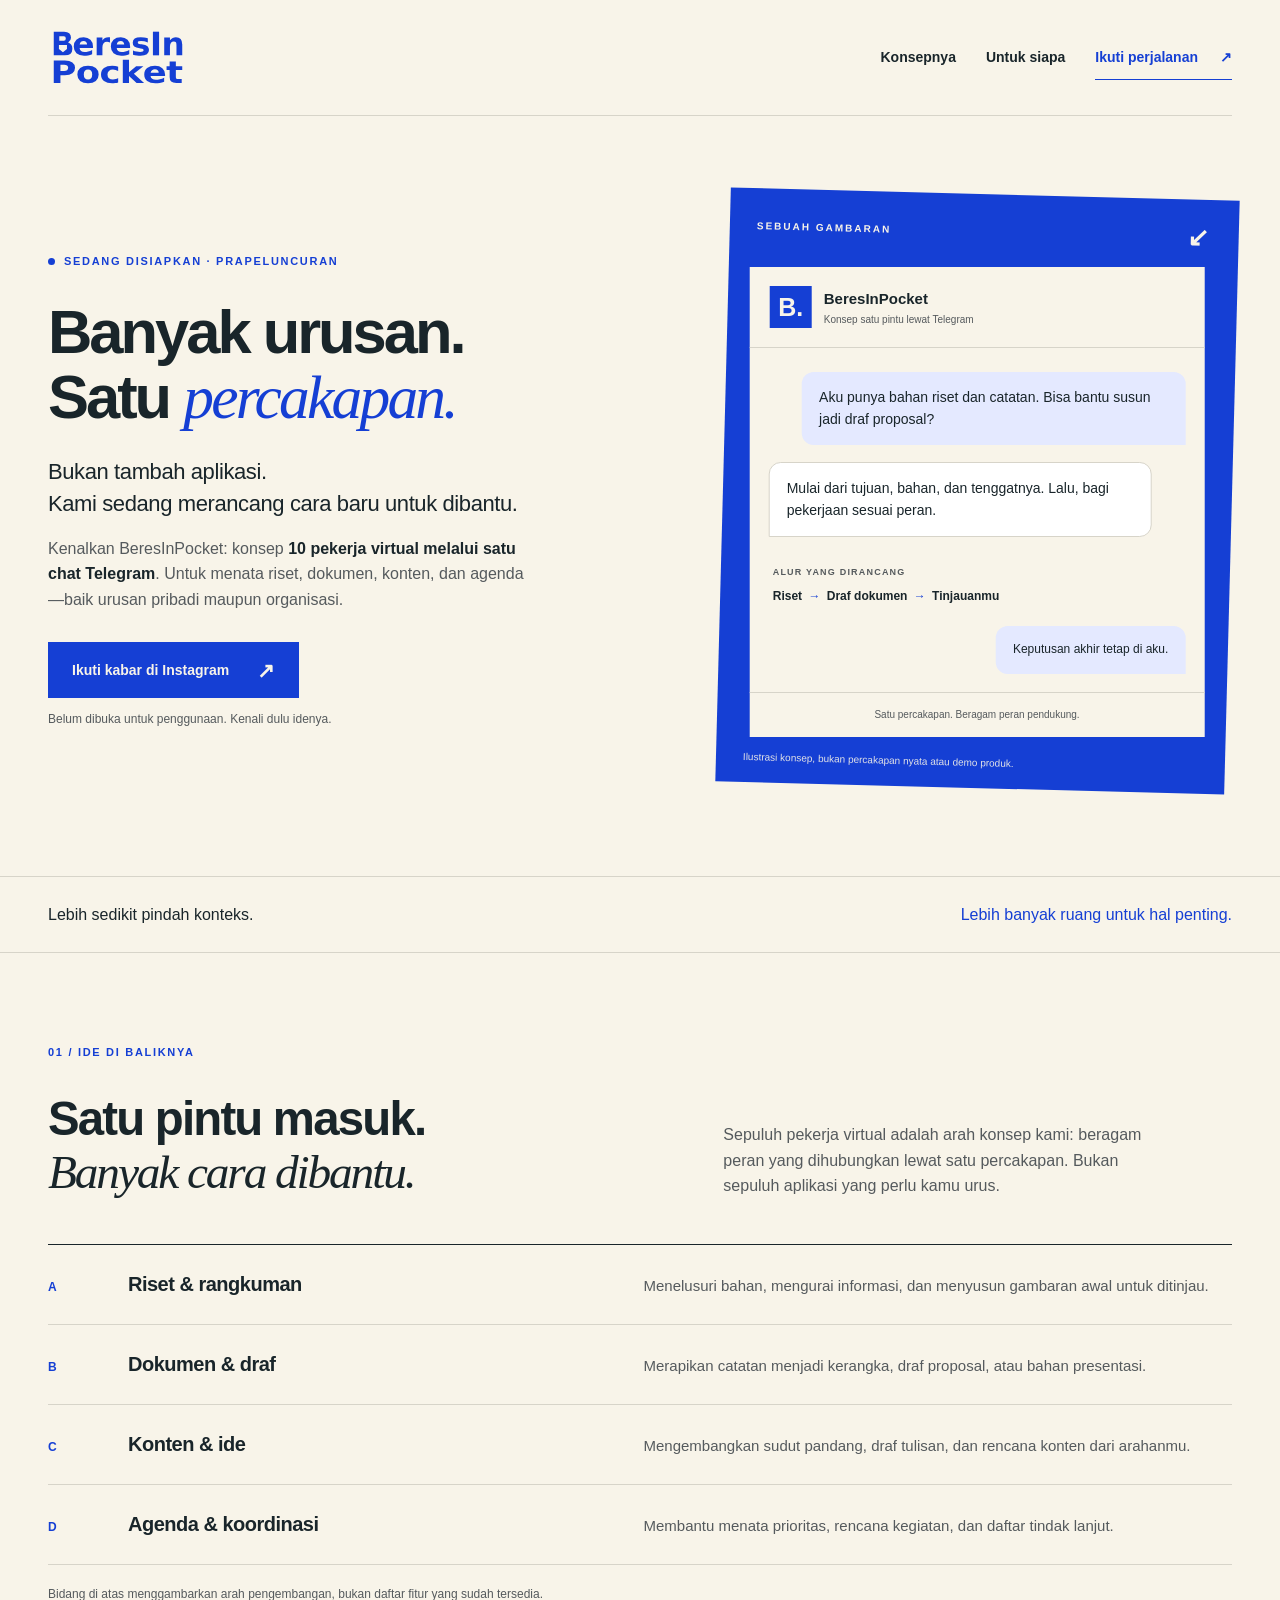
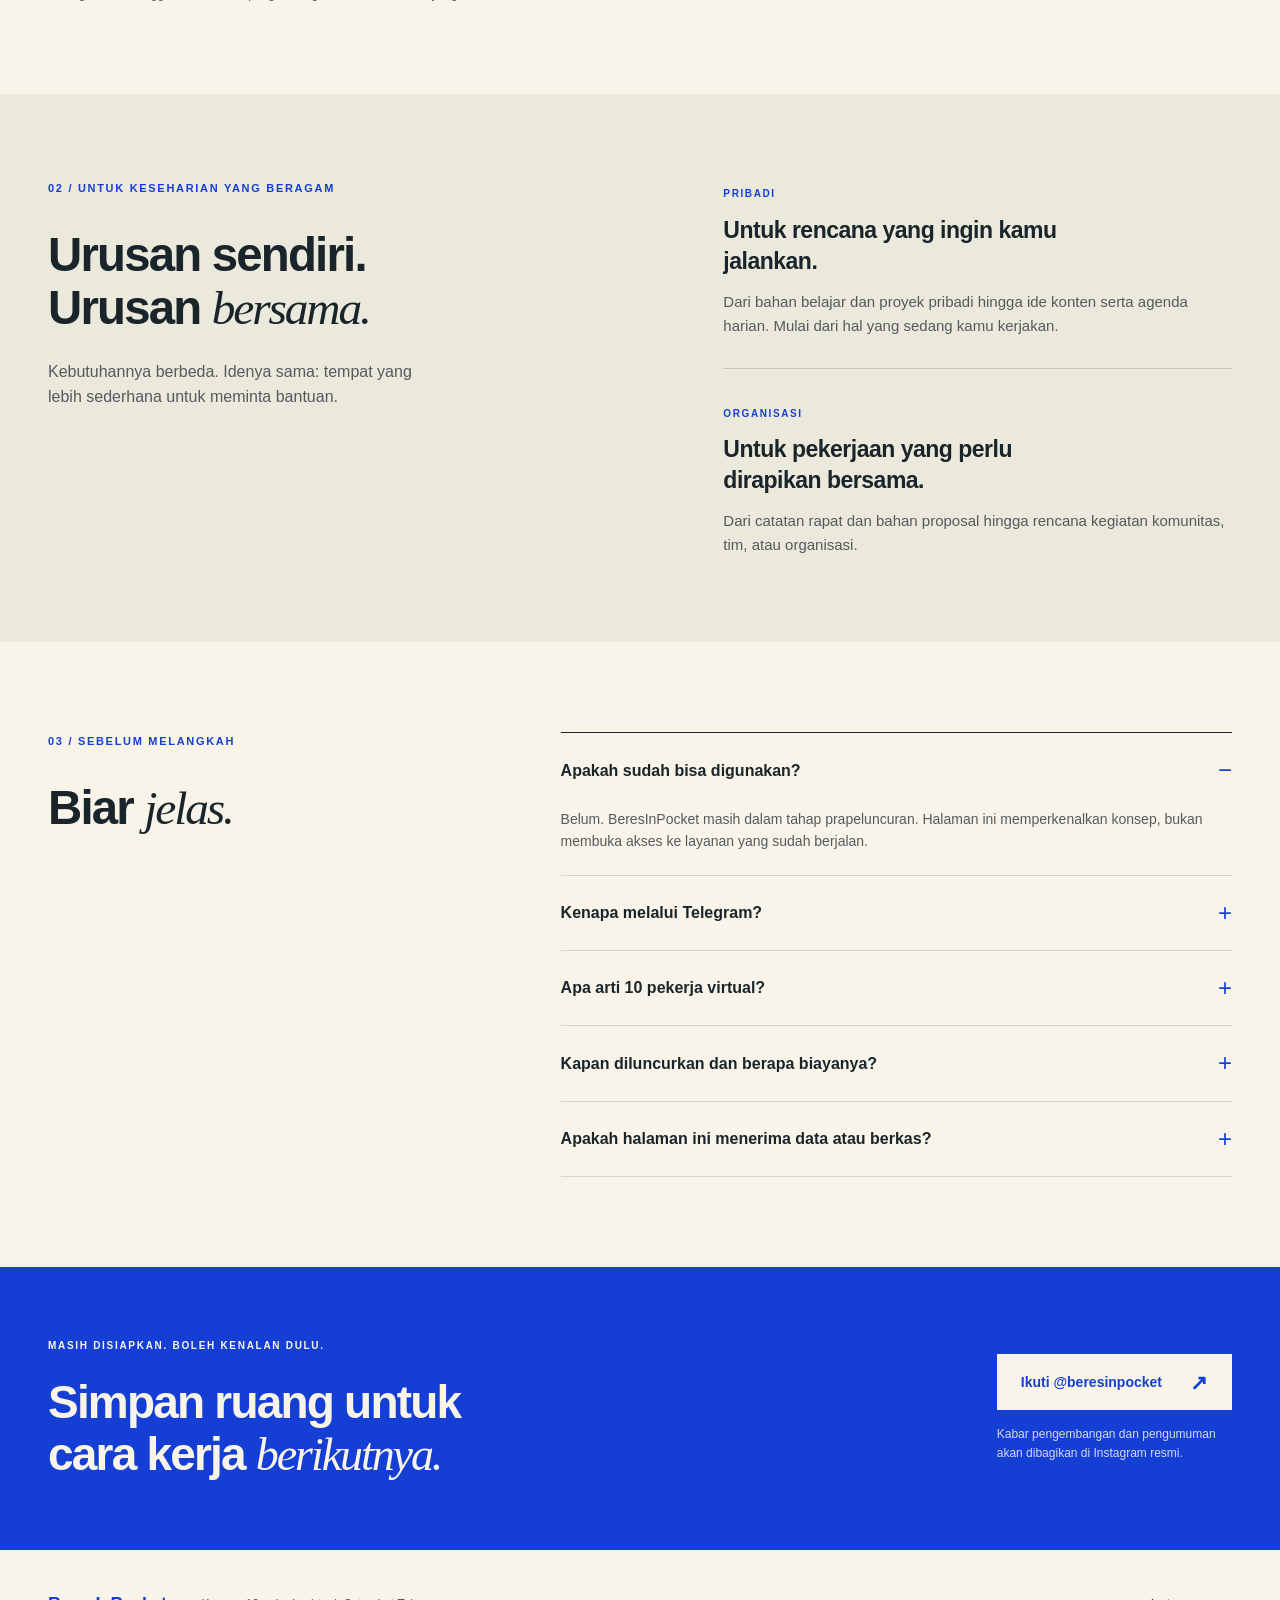
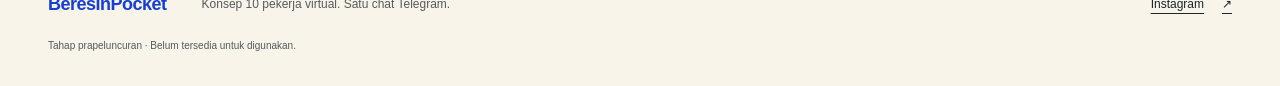
==== frontend/beresinpocket/index.html @ ce2ee46a "chore(auto-sync): continuous project and state update [2026-10-20 13:44 WIB]" ====
<!doctype html>
<html lang="id">
<head>
<meta charset="utf-8">
<meta name="viewport" content="width=device-width, initial-scale=1">
<meta name="theme-color" content="#153fd4">
<meta name="description" content="BeresInPocket sedang disiapkan: konsep 10 pekerja virtual melalui satu chat Telegram untuk kebutuhan pribadi dan organisasi. Ikuti perkembangannya di Instagram.">
<meta property="og:title" content="BeresInPocket — Banyak urusan. Satu percakapan.">
<meta property="og:description" content="Konsep 10 pekerja virtual dalam satu chat Telegram. Masih tahap prapeluncuran. Ikuti perjalanan BeresInPocket.">
<meta property="og:type" content="website">
<title>BeresInPocket — Banyak urusan. Satu percakapan.</title>
<link rel="icon" type="image/svg+xml" href="assets/BeresInPocket_master.svg">
<link rel="stylesheet" href="assets/style.css">
</head>
<body>
<a class="skip" href="#utama">Langsung ke konten</a>
<header class="header wrap">
<a class="brand" href="#utama" aria-label="BeresInPocket, beranda"><img src="assets/BeresInPocket_master.svg" alt="BeresInPocket" width="152" height="69"></a>
<nav aria-label="Navigasi utama"><a href="#konsep">Konsepnya</a><a href="#untuk-siapa">Untuk siapa</a><a class="nav-cta" href="https://www.instagram.com/beresinpocket/" target="_blank" rel="noopener noreferrer">Ikuti perjalanan <span aria-hidden="true">↗</span></a></nav>
</header>
<main id="utama">
<section class="hero wrap" aria-labelledby="hero-title">
<div class="hero-copy"><p class="eyebrow"><span class="status-dot" aria-hidden="true"></span> SEDANG DISIAPKAN · PRAPELUNCURAN</p><h1 id="hero-title">Banyak urusan.<br>Satu <span class="serif">percakapan.</span></h1><p class="lede">Bukan tambah aplikasi.<br>Kami sedang merancang cara baru untuk dibantu.</p><p class="intro">Kenalkan BeresInPocket: konsep <strong>10 pekerja virtual melalui satu chat Telegram</strong>. Untuk menata riset, dokumen, konten, dan agenda—baik urusan pribadi maupun organisasi.</p><a class="button blue" href="https://www.instagram.com/beresinpocket/" target="_blank" rel="noopener noreferrer">Ikuti kabar di Instagram <span aria-hidden="true">↗</span></a><p class="micro">Belum dibuka untuk penggunaan. Kenali dulu idenya.</p></div>
<div class="concept" aria-label="Ilustrasi konsep percakapan, bukan tampilan produk yang sudah tersedia">
<div class="concept-top"><span>SEBUAH GAMBARAN</span><span aria-hidden="true">↙</span></div>
<div class="chat"><div class="chat-head"><span class="avatar" aria-hidden="true">B.</span><div><strong>BeresInPocket</strong><small>Konsep satu pintu lewat Telegram</small></div></div><div class="bubbles"><div class="bubble request">Aku punya bahan riset dan catatan. Bisa bantu susun jadi draf proposal?</div><div class="bubble reply">Mulai dari tujuan, bahan, dan tenggatnya. Lalu, bagi pekerjaan sesuai peran.</div><div class="work-note"><span>ALUR YANG DIRANCANG</span><p>Riset <i>→</i> Draf dokumen <i>→</i> Tinjauanmu</p></div><div class="bubble request small-bubble">Keputusan akhir tetap di aku.</div></div><div class="chat-foot">Satu percakapan. Beragam peran pendukung.</div></div>
<p class="caption">Ilustrasi konsep, bukan percakapan nyata atau demo produk.</p>
</div>
</section>
<div class="statement"><div class="wrap statement-inner"><p>Lebih sedikit pindah konteks.</p><p>Lebih banyak ruang untuk hal penting.</p></div></div>
<section id="konsep" class="section wrap" aria-labelledby="konsep-title"><div class="section-label">01 / IDE DI BALIKNYA</div><div class="section-heading"><h2 id="konsep-title">Satu pintu masuk.<br><span class="serif">Banyak cara dibantu.</span></h2><p>Sepuluh pekerja virtual adalah arah konsep kami: beragam peran yang dihubungkan lewat satu percakapan. Bukan sepuluh aplikasi yang perlu kamu urus.</p></div>
<div class="work-list"><article><span class="index">A</span><h3>Riset & rangkuman</h3><p>Menelusuri bahan, mengurai informasi, dan menyusun gambaran awal untuk ditinjau.</p></article><article><span class="index">B</span><h3>Dokumen & draf</h3><p>Merapikan catatan menjadi kerangka, draf proposal, atau bahan presentasi.</p></article><article><span class="index">C</span><h3>Konten & ide</h3><p>Mengembangkan sudut pandang, draf tulisan, dan rencana konten dari arahanmu.</p></article><article><span class="index">D</span><h3>Agenda & koordinasi</h3><p>Membantu menata prioritas, rencana kegiatan, dan daftar tindak lanjut.</p></article></div><p class="section-note">Bidang di atas menggambarkan arah pengembangan, bukan daftar fitur yang sudah tersedia.</p></section>
<section id="untuk-siapa" class="audience" aria-labelledby="audience-title"><div class="wrap audience-inner"><div><p class="section-label">02 / UNTUK KESEHARIAN YANG BERAGAM</p><h2 id="audience-title">Urusan sendiri.<br>Urusan <span class="serif">bersama.</span></h2><p class="audience-intro">Kebutuhannya berbeda. Idenya sama: tempat yang lebih sederhana untuk meminta bantuan.</p></div><div class="audience-list"><article><span>PRIBADI</span><h3>Untuk rencana yang ingin kamu jalankan.</h3><p>Dari bahan belajar dan proyek pribadi hingga ide konten serta agenda harian. Mulai dari hal yang sedang kamu kerjakan.</p></article><article><span>ORGANISASI</span><h3>Untuk pekerjaan yang perlu dirapikan bersama.</h3><p>Dari catatan rapat dan bahan proposal hingga rencana kegiatan komunitas, tim, atau organisasi.</p></article></div></div></section>
<section class="section wrap faq" aria-labelledby="faq-title"><div><p class="section-label">03 / SEBELUM MELANGKAH</p><h2 id="faq-title">Biar <span class="serif">jelas.</span></h2></div><div class="faq-list"><details open><summary>Apakah sudah bisa digunakan?</summary><p>Belum. BeresInPocket masih dalam tahap prapeluncuran. Halaman ini memperkenalkan konsep, bukan membuka akses ke layanan yang sudah berjalan.</p></details><details><summary>Kenapa melalui Telegram?</summary><p>Konsepnya adalah satu tempat untuk menyampaikan kebutuhan, memberi konteks, dan meninjau hasil. Telegram direncanakan sebagai pintu percakapan tersebut.</p></details><details><summary>Apa arti 10 pekerja virtual?</summary><p>Ini adalah konsep sepuluh peran bantuan virtual, bukan sepuluh staf manusia. Pembagian peran dan kemampuan akhirnya masih dikembangkan.</p></details><details><summary>Kapan diluncurkan dan berapa biayanya?</summary><p>Tanggal peluncuran dan harga belum diumumkan. Ikuti akun Instagram resmi untuk kabar pengembangan dan informasi berikutnya.</p></details><details><summary>Apakah halaman ini menerima data atau berkas?</summary><p>Tidak ada formulir pendaftaran atau unggahan berkas di halaman ini. Jangan kirim dokumen rahasia lewat komentar atau pesan Instagram. Cara penggunaan dan ketentuan penanganan data akan dijelaskan sebelum layanan dibuka.</p></details></div></section>
<section class="closing" aria-labelledby="closing-title"><div class="wrap closing-inner"><div><p class="eyebrow">MASIH DISIAPKAN. BOLEH KENALAN DULU.</p><h2 id="closing-title">Simpan ruang untuk<br>cara kerja <span class="serif">berikutnya.</span></h2></div><div class="closing-action"><a class="button cream" href="https://www.instagram.com/beresinpocket/" target="_blank" rel="noopener noreferrer">Ikuti @beresinpocket <span aria-hidden="true">↗</span></a><p>Kabar pengembangan dan pengumuman<br>akan dibagikan di Instagram resmi.</p></div></div></section>
</main>
<footer class="wrap footer"><span>BeresInPocket</span><p>Konsep 10 pekerja virtual. Satu chat Telegram.</p><a href="https://www.instagram.com/beresinpocket/" target="_blank" rel="noopener noreferrer">Instagram <span aria-hidden="true">↗</span></a><small>Tahap prapeluncuran · Belum tersedia untuk digunakan.</small></footer>
</body>
</html>
---- frontend/beresinpocket/assets/style.css ----
@charset "UTF-8";
:root{--blue:#153fd4;--cream:#f8f4e9;--ink:#19252a;--muted:#555a5d;--line:#d7d4c9;--white:#fffdf7}*{box-sizing:border-box}html{scroll-behavior:smooth;scroll-padding-top:24px}body{margin:0;background:var(--cream);color:var(--ink);font-family:"Trebuchet MS",Arial,sans-serif;line-height:1.6;-webkit-font-smoothing:antialiased}a{color:inherit;text-underline-offset:5px}a:focus-visible,summary:focus-visible{outline:3px solid var(--blue);outline-offset:5px}::selection{background:var(--blue);color:var(--cream)}.wrap{width:min(1200px,calc(100% - 96px));margin-inline:auto}.skip{position:absolute;top:0;left:24px;transform:translateY(-150%);padding:12px 20px;background:var(--blue);color:white;z-index:10}.skip:focus{transform:translateY(0)}.header{min-height:116px;display:flex;align-items:center;justify-content:space-between;border-bottom:1px solid var(--line);gap:24px}.brand{display:flex;align-items:center;min-height:44px}.brand img{display:block;width:140px;height:auto}nav{display:flex;align-items:center;gap:30px;font-size:14px;font-weight:bold}nav a{text-decoration:none;display:inline-flex;align-items:center;min-height:44px}nav a:hover{color:var(--blue)}.nav-cta{gap:22px;border-bottom:1px solid var(--blue);color:var(--blue)}.hero{display:grid;grid-template-columns:1.2fr 1fr;gap:65px;align-items:center;padding-block:78px 88px}.eyebrow,.section-label{font-size:11px;letter-spacing:1.7px;font-weight:bold;line-height:1.7}.eyebrow{color:var(--blue);display:flex;align-items:center;gap:9px;margin:0 0 28px}.status-dot{width:7px;height:7px;background:var(--blue);border-radius:50%;flex-shrink:0}h1,h2,h3,p{margin-top:0}h1{font-size:clamp(46px,4.8vw,68px);line-height:1.06;letter-spacing:-3px;font-weight:700;margin-bottom:26px}h1 .serif{color:var(--blue)}.serif{font-family:Georgia,"Times New Roman",serif;font-style:italic;font-weight:400;letter-spacing:-.045em}.lede{font-size:22px;line-height:1.45;letter-spacing:-.4px;margin-bottom:16px}.intro{max-width:490px;color:var(--muted);font-size:16px;margin-bottom:30px}.intro strong{font-weight:700;color:var(--ink)}.button{display:inline-flex;align-items:center;justify-content:space-between;gap:28px;min-height:56px;padding:15px 23px;font-size:14px;font-weight:bold;text-decoration:none;border:1px solid transparent;transition:background .16s,transform .16s}.button:hover{transform:translateY(-2px)}.button.blue{background:var(--blue);color:var(--cream)}.button.blue:hover{background:#102fa1}.button span{font-size:21px;line-height:1}.micro{font-size:12px;color:var(--muted);margin:12px 0 0}.concept{background:var(--blue);padding:25px 27px 18px;transform:rotate(1.5deg);color:var(--cream)}.concept-top{display:flex;justify-content:space-between;align-items:center;font-size:10px;font-weight:bold;letter-spacing:2px;margin-bottom:22px}.concept-top>span:last-child{font-size:26px;line-height:1}.chat{background:var(--cream);color:var(--ink);transform:rotate(-1.5deg)}.chat-head{padding:19px 20px;display:flex;gap:12px;align-items:center;border-bottom:1px solid var(--line)}.avatar{width:42px;height:42px;background:var(--blue);color:var(--cream);display:grid;place-items:center;font-size:25px;font-weight:bold}.chat-head strong{font-size:15px}.chat-head small{display:block;font-size:10px;color:var(--muted)}.bubbles{padding:24px 19px 18px;display:flex;flex-direction:column;gap:17px}.bubble{font-size:14px;line-height:1.6;padding:14px 17px;max-width:92%}.request{background:#e4e9ff;align-self:flex-end;border-radius:12px 12px 0 12px}.reply{background:white;border:1px solid var(--line);align-self:flex-start;border-radius:12px 12px 12px 0}.work-note{padding:3px 4px}.work-note span{font-size:9px;letter-spacing:1.2px;color:var(--muted);font-weight:bold}.work-note p{font-size:12px;font-weight:bold;margin:5px 0 0}.work-note i{color:var(--blue);font-style:normal;padding:0 3px}.small-bubble{font-size:12px}.chat-foot{font-size:10px;text-align:center;padding:14px 12px;border-top:1px solid var(--line);color:var(--muted)}.caption{font-size:10px;line-height:1.5;margin:18px 0 0;opacity:.9}.statement{border-block:1px solid var(--line)}.statement-inner{display:flex;justify-content:space-between;gap:24px;padding-block:25px}.statement p{font-size:16px;margin:0}.statement p:last-child{color:var(--blue)}.section{padding-block:90px}.section-label{color:var(--blue);margin-bottom:30px}.section-heading{display:grid;grid-template-columns:1.2fr 1fr;gap:65px;align-items:end;margin-bottom:45px}h2{font-size:clamp(34px,3.7vw,48px);line-height:1.12;letter-spacing:-1.8px;margin-bottom:0}.section-heading>p{color:var(--muted);max-width:440px;margin-bottom:0;font-size:16px}.work-list{border-top:1px solid var(--ink)}.work-list article{display:grid;grid-template-columns:55px 1fr 1.2fr;gap:25px;align-items:baseline;border-bottom:1px solid var(--line);padding:26px 0}.index{font-size:12px;font-weight:bold;color:var(--blue)}h3{font-size:20px;line-height:1.35;letter-spacing:-.5px;margin-bottom:0}.work-list p{font-size:15px;color:var(--muted);margin-bottom:0}.section-note{font-size:12px;color:var(--muted);margin:20px 0 0}.audience{background:#ebe8dc}.audience-inner{padding-block:85px;display:grid;grid-template-columns:1.2fr 1fr;gap:65px}.audience-intro{max-width:380px;color:var(--muted);margin:24px 0 0}.audience-list article{padding:0 0 30px}.audience-list article+article{border-top:1px solid #c8c5ba;padding-top:30px;padding-bottom:0}.audience-list span{font-size:10px;letter-spacing:1.6px;color:var(--blue);font-weight:bold}.audience-list h3{margin:10px 0 13px;max-width:350px;font-size:23px}.audience-list p{font-size:15px;color:var(--muted);margin:0}.faq{display:grid;grid-template-columns:.8fr 1.2fr;gap:65px}.faq-list{border-top:1px solid var(--ink)}details{border-bottom:1px solid var(--line);padding:0 0 0}summary{position:relative;cursor:pointer;list-style:none;display:flex;align-items:center;justify-content:space-between;gap:20px;min-height:66px;padding:18px 0;font-size:16px;font-weight:bold}summary::-webkit-details-marker{display:none}summary::after{content:"+";font-size:24px;font-weight:400;color:var(--blue)}details[open] summary::after{content:"−"}details p{color:var(--muted);font-size:14px;margin:0;padding:0 26px 22px 0}.closing{background:var(--blue);color:var(--cream)}.closing-inner{display:flex;align-items:center;justify-content:space-between;gap:50px;padding-block:70px}.closing .eyebrow{color:var(--cream);font-size:10px;margin-bottom:23px}.closing h2{font-size:clamp(34px,3.6vw,46px)}.button.cream{background:var(--cream);color:var(--blue)}.button.cream:hover{background:white}.closing a:focus-visible{outline-color:var(--cream)}.closing-action p{font-size:12px;line-height:1.6;opacity:.85;margin:15px 0 0}.footer{display:grid;grid-template-columns:auto 1fr auto;align-items:center;column-gap:35px;padding-block:32px}.footer>span{font-weight:bold;color:var(--blue);font-size:18px;letter-spacing:-.5px}.footer p{font-size:12px;margin:0;color:var(--muted)}.footer a{min-height:44px;display:inline-flex;align-items:center;gap:18px;font-size:12px}.footer small{grid-column:1/-1;color:var(--muted);font-size:10px;margin-top:12px}
@media(min-width:1450px){.hero{padding-block:95px 110px}}
@media(max-width:1000px){.wrap{width:calc(100% - 64px)}.hero,.section-heading,.audience-inner{gap:35px}.hero{grid-template-columns:1.1fr 1fr}h1{font-size:49px;letter-spacing:-2px}.concept{padding:20px 17px}.chat-head{padding:15px}.bubbles{padding:18px 12px}.bubble{font-size:12px}.chat-head small{font-size:9px}.lede{font-size:20px}.intro{font-size:15px}.work-note p{font-size:10px}.work-list article{grid-template-columns:30px 1fr 1.2fr}.faq{gap:35px}}
@media(max-width:720px){.wrap{width:calc(100% - 40px)}.header{min-height:92px;gap:12px}.brand img{width:113px}nav{gap:0}nav>a:not(.nav-cta){display:none}.nav-cta{gap:12px;font-size:12px}.hero{display:block;padding-block:43px 50px}.eyebrow{font-size:9px;letter-spacing:1.2px;margin-bottom:24px}h1{font-size:clamp(42px,10vw,65px);letter-spacing:-2px;line-height:1.08;margin-bottom:23px}.lede{font-size:21px}.intro{font-size:15px;max-width:520px}.hero-copy .button{width:100%;max-width:360px}.micro{font-size:11px}.concept{margin:45px 6px 0;padding:22px 22px 17px;max-width:460px;transform:rotate(1deg)}.chat{transform:rotate(-1deg)}.bubble{font-size:14px}.bubbles{padding:23px 17px;gap:17px}.chat-head{padding:17px}.chat-head small{font-size:10px}.work-note p{font-size:12px}.concept-top{margin-bottom:20px}.statement-inner{display:block;padding-block:22px}.statement p{font-size:14px}.statement p+p{margin-top:5px}.section{padding-block:55px}.section-label{font-size:10px;margin-bottom:24px}.section-heading{display:block;margin-bottom:30px}h2{font-size:38px;letter-spacing:-1.4px}.section-heading>p{margin-top:22px;font-size:15px}.work-list article{grid-template-columns:25px 1fr;gap:9px 15px;padding-block:22px}.work-list h3{font-size:20px}.work-list p{grid-column:2;font-size:14px}.section-note{font-size:11px}.audience-inner{display:block;padding-block:55px}.audience-intro{font-size:15px}.audience-list{margin-top:35px}.audience-list article{padding-bottom:26px}.audience-list article+article{padding-top:26px}.audience-list h3{font-size:22px}.faq{display:block}.faq h2{margin-bottom:30px}summary{font-size:15px;min-height:66px}details p{font-size:14px}.closing-inner{display:block;padding-block:50px}.closing h2{font-size:37px}.closing-action{margin-top:30px}.closing-action .button{width:100%;max-width:360px}.footer{grid-template-columns:1fr auto;gap:8px 15px;padding-block:25px}.footer>span{font-size:17px}.footer p{grid-column:1/-1;grid-row:2;font-size:11px}.footer>a{grid-column:2;grid-row:1}.footer small{font-size:9px;margin-top:8px}.caption{font-size:9px}}
@media(prefers-reduced-motion:reduce){html{scroll-behavior:auto}*,*::before,*::after{transition:none!important;animation:none!important}}
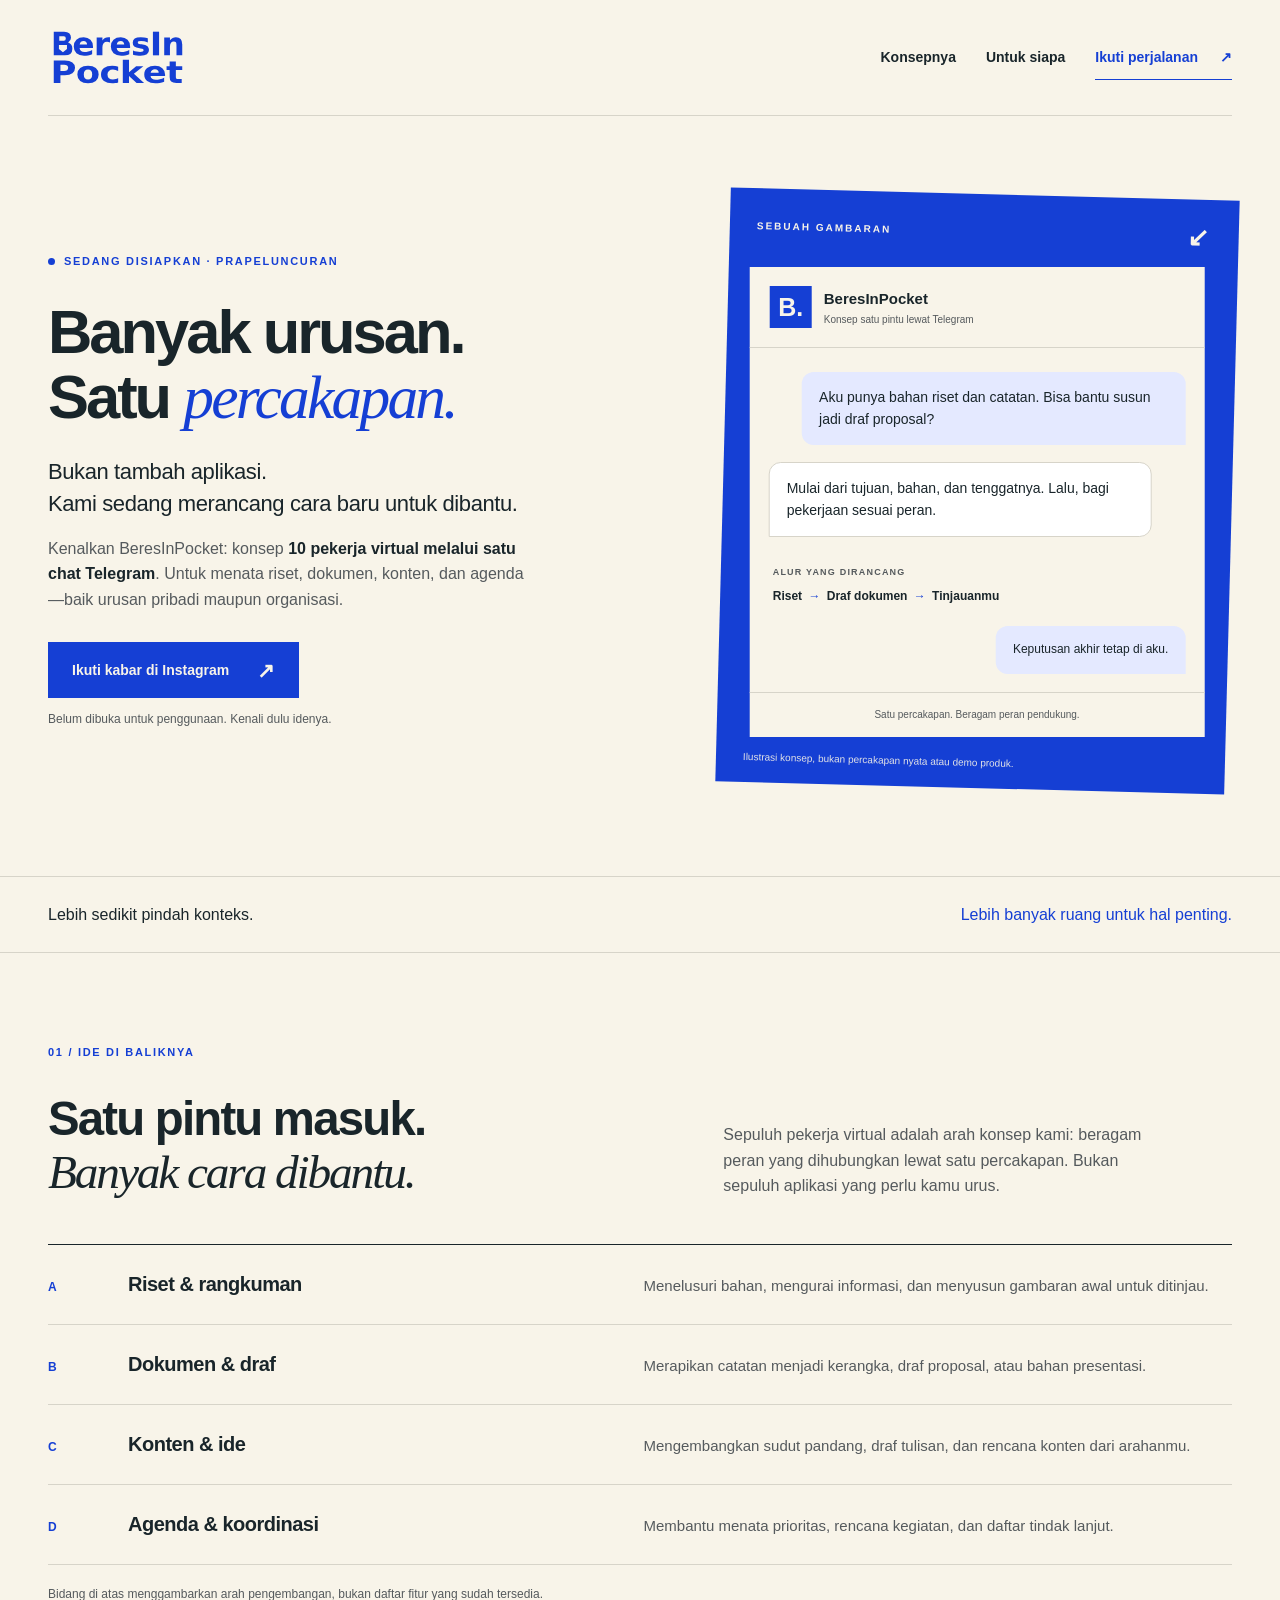
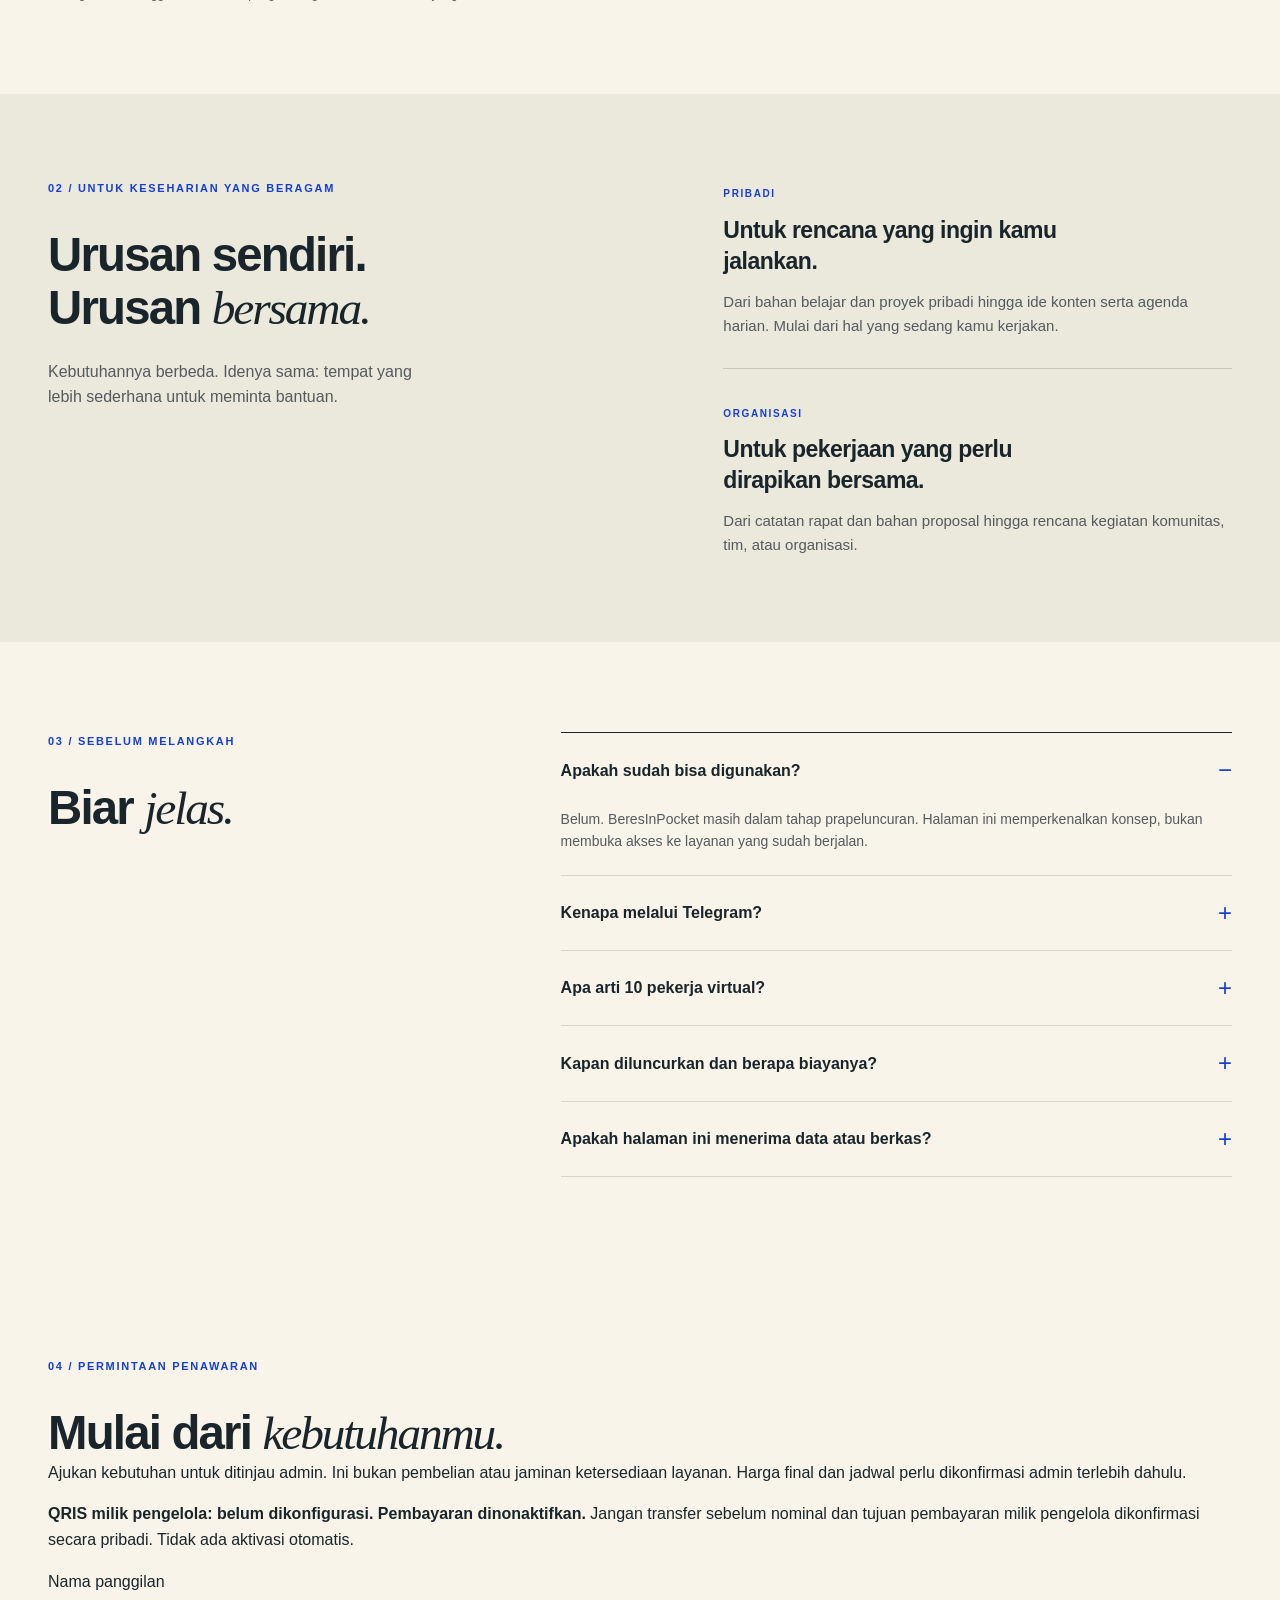
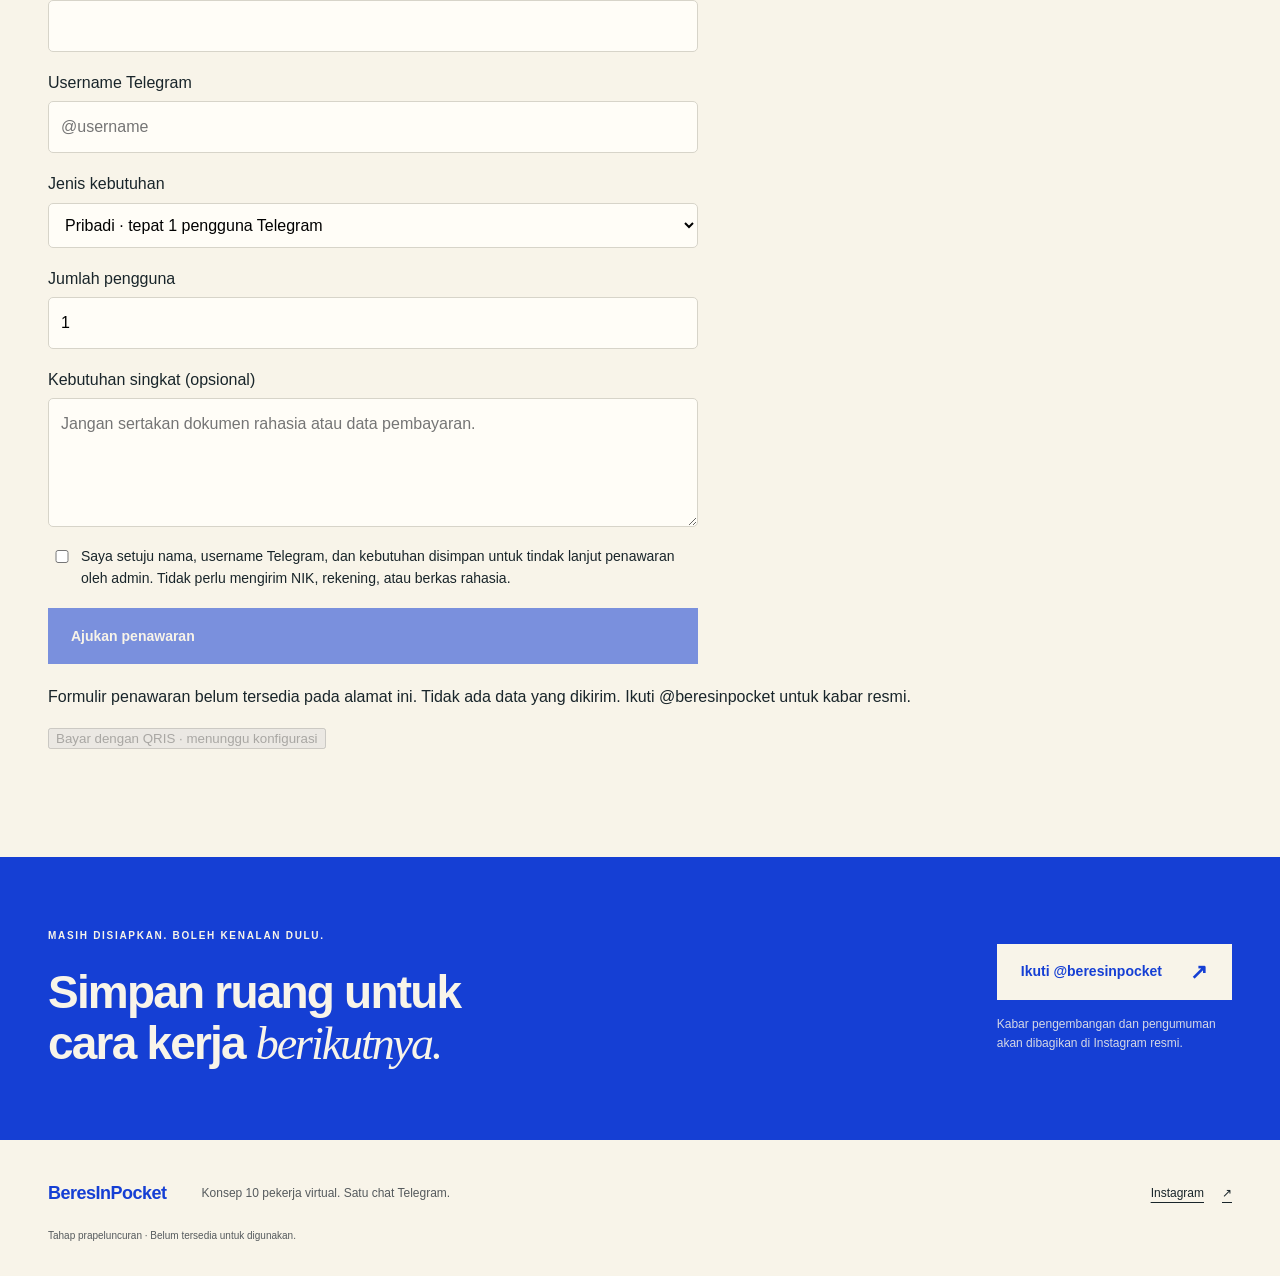
==== commit dcf950e0: "chore(auto-sync): continuous project and state update [2026-10-20 13:54 WIB]" ====
--- a/frontend/beresinpocket/index.html
+++ b/frontend/beresinpocket/index.html
@@ -31,9 +31,29 @@
 <section id="konsep" class="section wrap" aria-labelledby="konsep-title"><div class="section-label">01 / IDE DI BALIKNYA</div><div class="section-heading"><h2 id="konsep-title">Satu pintu masuk.<br><span class="serif">Banyak cara dibantu.</span></h2><p>Sepuluh pekerja virtual adalah arah konsep kami: beragam peran yang dihubungkan lewat satu percakapan. Bukan sepuluh aplikasi yang perlu kamu urus.</p></div>
 <div class="work-list"><article><span class="index">A</span><h3>Riset & rangkuman</h3><p>Menelusuri bahan, mengurai informasi, dan menyusun gambaran awal untuk ditinjau.</p></article><article><span class="index">B</span><h3>Dokumen & draf</h3><p>Merapikan catatan menjadi kerangka, draf proposal, atau bahan presentasi.</p></article><article><span class="index">C</span><h3>Konten & ide</h3><p>Mengembangkan sudut pandang, draf tulisan, dan rencana konten dari arahanmu.</p></article><article><span class="index">D</span><h3>Agenda & koordinasi</h3><p>Membantu menata prioritas, rencana kegiatan, dan daftar tindak lanjut.</p></article></div><p class="section-note">Bidang di atas menggambarkan arah pengembangan, bukan daftar fitur yang sudah tersedia.</p></section>
 <section id="untuk-siapa" class="audience" aria-labelledby="audience-title"><div class="wrap audience-inner"><div><p class="section-label">02 / UNTUK KESEHARIAN YANG BERAGAM</p><h2 id="audience-title">Urusan sendiri.<br>Urusan <span class="serif">bersama.</span></h2><p class="audience-intro">Kebutuhannya berbeda. Idenya sama: tempat yang lebih sederhana untuk meminta bantuan.</p></div><div class="audience-list"><article><span>PRIBADI</span><h3>Untuk rencana yang ingin kamu jalankan.</h3><p>Dari bahan belajar dan proyek pribadi hingga ide konten serta agenda harian. Mulai dari hal yang sedang kamu kerjakan.</p></article><article><span>ORGANISASI</span><h3>Untuk pekerjaan yang perlu dirapikan bersama.</h3><p>Dari catatan rapat dan bahan proposal hingga rencana kegiatan komunitas, tim, atau organisasi.</p></article></div></div></section>
-<section class="section wrap faq" aria-labelledby="faq-title"><div><p class="section-label">03 / SEBELUM MELANGKAH</p><h2 id="faq-title">Biar <span class="serif">jelas.</span></h2></div><div class="faq-list"><details open><summary>Apakah sudah bisa digunakan?</summary><p>Belum. BeresInPocket masih dalam tahap prapeluncuran. Halaman ini memperkenalkan konsep, bukan membuka akses ke layanan yang sudah berjalan.</p></details><details><summary>Kenapa melalui Telegram?</summary><p>Konsepnya adalah satu tempat untuk menyampaikan kebutuhan, memberi konteks, dan meninjau hasil. Telegram direncanakan sebagai pintu percakapan tersebut.</p></details><details><summary>Apa arti 10 pekerja virtual?</summary><p>Ini adalah konsep sepuluh peran bantuan virtual, bukan sepuluh staf manusia. Pembagian peran dan kemampuan akhirnya masih dikembangkan.</p></details><details><summary>Kapan diluncurkan dan berapa biayanya?</summary><p>Tanggal peluncuran dan harga belum diumumkan. Ikuti akun Instagram resmi untuk kabar pengembangan dan informasi berikutnya.</p></details><details><summary>Apakah halaman ini menerima data atau berkas?</summary><p>Tidak ada formulir pendaftaran atau unggahan berkas di halaman ini. Jangan kirim dokumen rahasia lewat komentar atau pesan Instagram. Cara penggunaan dan ketentuan penanganan data akan dijelaskan sebelum layanan dibuka.</p></details></div></section>
+<section class="section wrap faq" aria-labelledby="faq-title"><div><p class="section-label">03 / SEBELUM MELANGKAH</p><h2 id="faq-title">Biar <span class="serif">jelas.</span></h2></div><div class="faq-list"><details open><summary>Apakah sudah bisa digunakan?</summary><p>Belum. BeresInPocket masih dalam tahap prapeluncuran. Halaman ini memperkenalkan konsep, bukan membuka akses ke layanan yang sudah berjalan.</p></details><details><summary>Kenapa melalui Telegram?</summary><p>Konsepnya adalah satu tempat untuk menyampaikan kebutuhan, memberi konteks, dan meninjau hasil. Telegram direncanakan sebagai pintu percakapan tersebut.</p></details><details><summary>Apa arti 10 pekerja virtual?</summary><p>Ini adalah konsep sepuluh peran bantuan virtual, bukan sepuluh staf manusia. Pembagian peran dan kemampuan akhirnya masih dikembangkan.</p></details><details><summary>Kapan diluncurkan dan berapa biayanya?</summary><p>Tanggal peluncuran dan harga belum diumumkan. Ikuti akun Instagram resmi untuk kabar pengembangan dan informasi berikutnya.</p></details><details><summary>Apakah halaman ini menerima data atau berkas?</summary><p>Formulir penawaran menyimpan nama panggilan, username Telegram, jenis kebutuhan, dan jumlah pengguna untuk ditinjau admin. Tidak ada unggahan berkas atau pembayaran di halaman ini. Jangan sertakan dokumen rahasia. Permintaan penghapusan data dapat diajukan melalui akun Instagram resmi dengan menyebut nomor permintaan.</p></details></div></section>
+<section id="pesan" class="section wrap" aria-labelledby="order-title">
+<p class="section-label">04 / PERMINTAAN PENAWARAN</p>
+<h2 id="order-title">Mulai dari <span class="serif">kebutuhanmu.</span></h2>
+<p>Ajukan kebutuhan untuk ditinjau admin. Ini bukan pembelian atau jaminan ketersediaan layanan. Harga final dan jadwal perlu dikonfirmasi admin terlebih dahulu.</p>
+<p><strong>QRIS milik pengelola: belum dikonfigurasi. Pembayaran dinonaktifkan.</strong> Jangan transfer sebelum nominal dan tujuan pembayaran milik pengelola dikonfirmasi secara pribadi. Tidak ada aktivasi otomatis.</p>
+<form id="order-form" class="order-form">
+<label>Nama panggilan<input name="name" required maxlength="100" autocomplete="nickname"></label>
+<label>Username Telegram<input name="telegram" required pattern="@[A-Za-z0-9_]{5,32}" placeholder="@username" maxlength="33" autocomplete="off"></label>
+<label>Jenis kebutuhan<select name="plan"><option value="personal">Pribadi · tepat 1 pengguna Telegram</option><option value="organization">Organisasi · maksimal 5 pengguna Telegram</option></select></label>
+<label>Jumlah pengguna<input name="users" type="number" min="1" max="1" value="1" required></label>
+<label>Kebutuhan singkat (opsional)<textarea name="needs" maxlength="2000" rows="4" placeholder="Jangan sertakan dokumen rahasia atau data pembayaran."></textarea></label>
+<label class="order-consent"><input name="consent" type="checkbox" required> Saya setuju nama, username Telegram, dan kebutuhan disimpan untuk tindak lanjut penawaran oleh admin. Tidak perlu mengirim NIK, rekening, atau berkas rahasia.</label>
+<button id="order-submit" class="button blue" type="submit" disabled>Ajukan penawaran</button>
+</form>
+<p id="order-message" role="status" aria-live="polite">Memeriksa ketersediaan formulir…</p>
+<p><button type="button" disabled aria-disabled="true">Bayar dengan QRIS · menunggu konfigurasi</button></p>
+<div id="order-status" hidden><p id="order-detail"></p><button id="order-refresh" class="button blue" type="button">Periksa status</button><button id="order-forget" type="button">Hapus akses dari perangkat ini</button></div>
+<noscript>Formulir membutuhkan JavaScript. Kabar resmi tersedia di Instagram @beresinpocket.</noscript>
+</section>
 <section class="closing" aria-labelledby="closing-title"><div class="wrap closing-inner"><div><p class="eyebrow">MASIH DISIAPKAN. BOLEH KENALAN DULU.</p><h2 id="closing-title">Simpan ruang untuk<br>cara kerja <span class="serif">berikutnya.</span></h2></div><div class="closing-action"><a class="button cream" href="https://www.instagram.com/beresinpocket/" target="_blank" rel="noopener noreferrer">Ikuti @beresinpocket <span aria-hidden="true">↗</span></a><p>Kabar pengembangan dan pengumuman<br>akan dibagikan di Instagram resmi.</p></div></div></section>
 </main>
 <footer class="wrap footer"><span>BeresInPocket</span><p>Konsep 10 pekerja virtual. Satu chat Telegram.</p><a href="https://www.instagram.com/beresinpocket/" target="_blank" rel="noopener noreferrer">Instagram <span aria-hidden="true">↗</span></a><small>Tahap prapeluncuran · Belum tersedia untuk digunakan.</small></footer>
+<script src="assets/orders.js" defer></script>
 </body>
 </html>
--- a/frontend/beresinpocket/assets/style.css
+++ b/frontend/beresinpocket/assets/style.css
@@ -3,4 +3,5 @@
 @media(min-width:1450px){.hero{padding-block:95px 110px}}
 @media(max-width:1000px){.wrap{width:calc(100% - 64px)}.hero,.section-heading,.audience-inner{gap:35px}.hero{grid-template-columns:1.1fr 1fr}h1{font-size:49px;letter-spacing:-2px}.concept{padding:20px 17px}.chat-head{padding:15px}.bubbles{padding:18px 12px}.bubble{font-size:12px}.chat-head small{font-size:9px}.lede{font-size:20px}.intro{font-size:15px}.work-note p{font-size:10px}.work-list article{grid-template-columns:30px 1fr 1.2fr}.faq{gap:35px}}
 @media(max-width:720px){.wrap{width:calc(100% - 40px)}.header{min-height:92px;gap:12px}.brand img{width:113px}nav{gap:0}nav>a:not(.nav-cta){display:none}.nav-cta{gap:12px;font-size:12px}.hero{display:block;padding-block:43px 50px}.eyebrow{font-size:9px;letter-spacing:1.2px;margin-bottom:24px}h1{font-size:clamp(42px,10vw,65px);letter-spacing:-2px;line-height:1.08;margin-bottom:23px}.lede{font-size:21px}.intro{font-size:15px;max-width:520px}.hero-copy .button{width:100%;max-width:360px}.micro{font-size:11px}.concept{margin:45px 6px 0;padding:22px 22px 17px;max-width:460px;transform:rotate(1deg)}.chat{transform:rotate(-1deg)}.bubble{font-size:14px}.bubbles{padding:23px 17px;gap:17px}.chat-head{padding:17px}.chat-head small{font-size:10px}.work-note p{font-size:12px}.concept-top{margin-bottom:20px}.statement-inner{display:block;padding-block:22px}.statement p{font-size:14px}.statement p+p{margin-top:5px}.section{padding-block:55px}.section-label{font-size:10px;margin-bottom:24px}.section-heading{display:block;margin-bottom:30px}h2{font-size:38px;letter-spacing:-1.4px}.section-heading>p{margin-top:22px;font-size:15px}.work-list article{grid-template-columns:25px 1fr;gap:9px 15px;padding-block:22px}.work-list h3{font-size:20px}.work-list p{grid-column:2;font-size:14px}.section-note{font-size:11px}.audience-inner{display:block;padding-block:55px}.audience-intro{font-size:15px}.audience-list{margin-top:35px}.audience-list article{padding-bottom:26px}.audience-list article+article{padding-top:26px}.audience-list h3{font-size:22px}.faq{display:block}.faq h2{margin-bottom:30px}summary{font-size:15px;min-height:66px}details p{font-size:14px}.closing-inner{display:block;padding-block:50px}.closing h2{font-size:37px}.closing-action{margin-top:30px}.closing-action .button{width:100%;max-width:360px}.footer{grid-template-columns:1fr auto;gap:8px 15px;padding-block:25px}.footer>span{font-size:17px}.footer p{grid-column:1/-1;grid-row:2;font-size:11px}.footer>a{grid-column:2;grid-row:1}.footer small{font-size:9px;margin-top:8px}.caption{font-size:9px}}
+.order-form{display:grid;gap:18px;max-width:650px}.order-form label{display:grid;gap:6px}.order-form input,.order-form select,.order-form textarea{font:inherit;padding:12px;border:1px solid var(--line);border-radius:5px;background:var(--white);width:100%;min-width:0}.order-form .order-consent{display:flex;align-items:flex-start;font-size:14px}.order-consent input{width:20px;flex-shrink:0;margin-top:5px}.order-form button{cursor:pointer;border:0}.order-form button:disabled{opacity:.55;cursor:not-allowed}#order-message,#order-detail{overflow-wrap:anywhere;margin-top:20px}#order-status button{margin:6px 8px 6px 0}input:focus-visible,select:focus-visible,textarea:focus-visible,button:focus-visible{outline:3px solid var(--blue);outline-offset:3px}
 @media(prefers-reduced-motion:reduce){html{scroll-behavior:auto}*,*::before,*::after{transition:none!important;animation:none!important}}
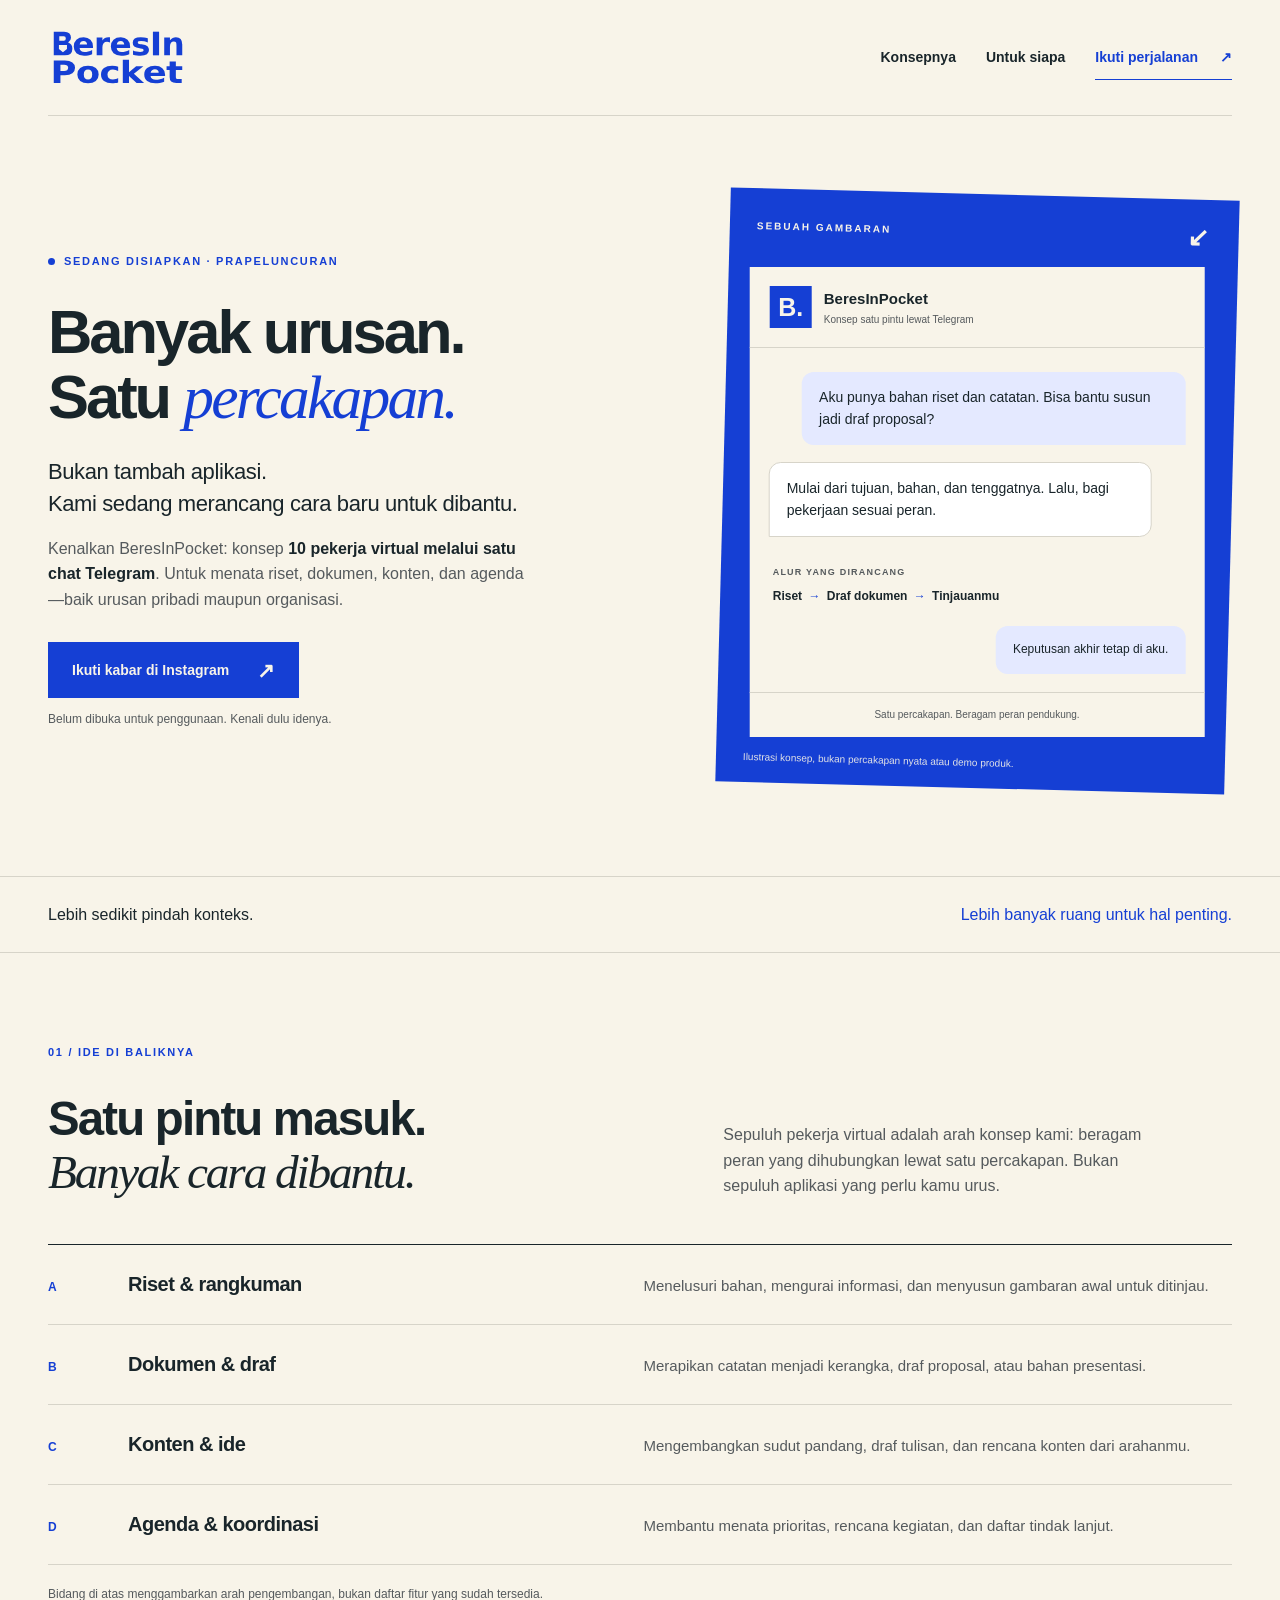
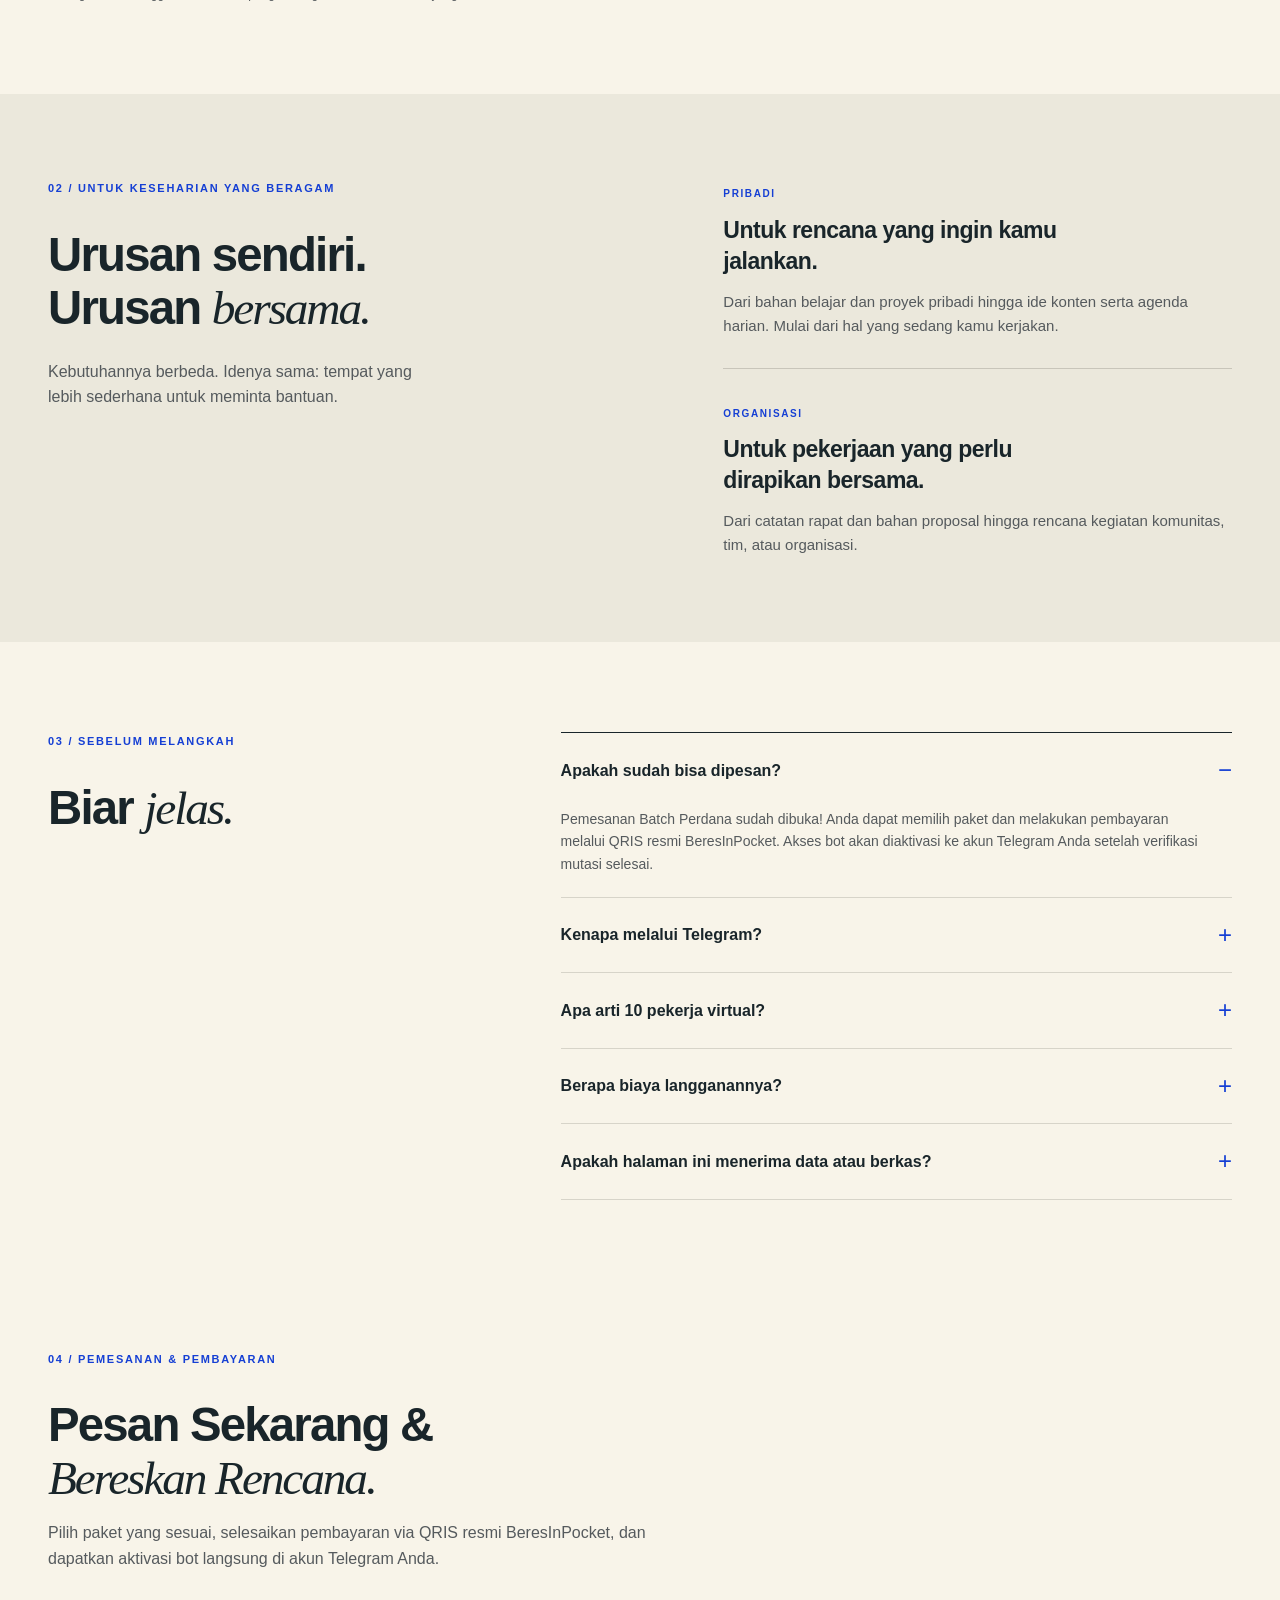
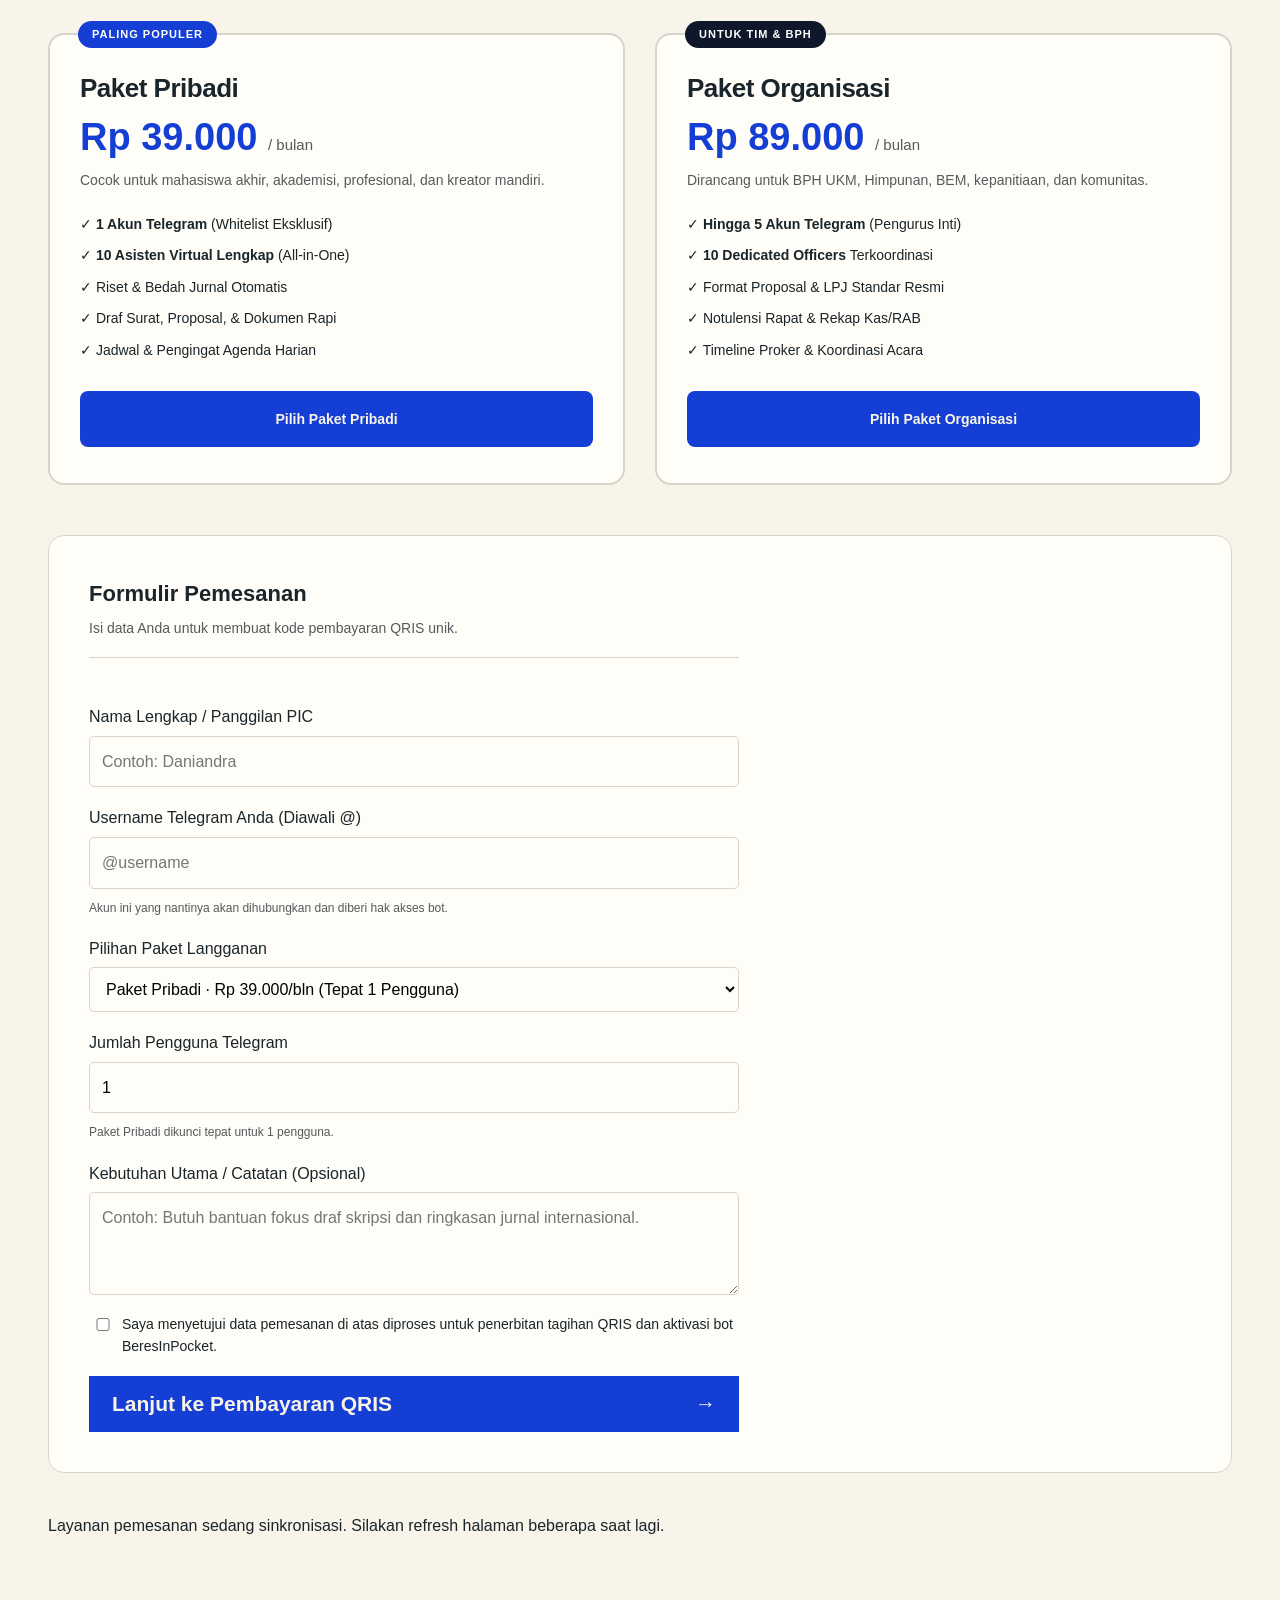
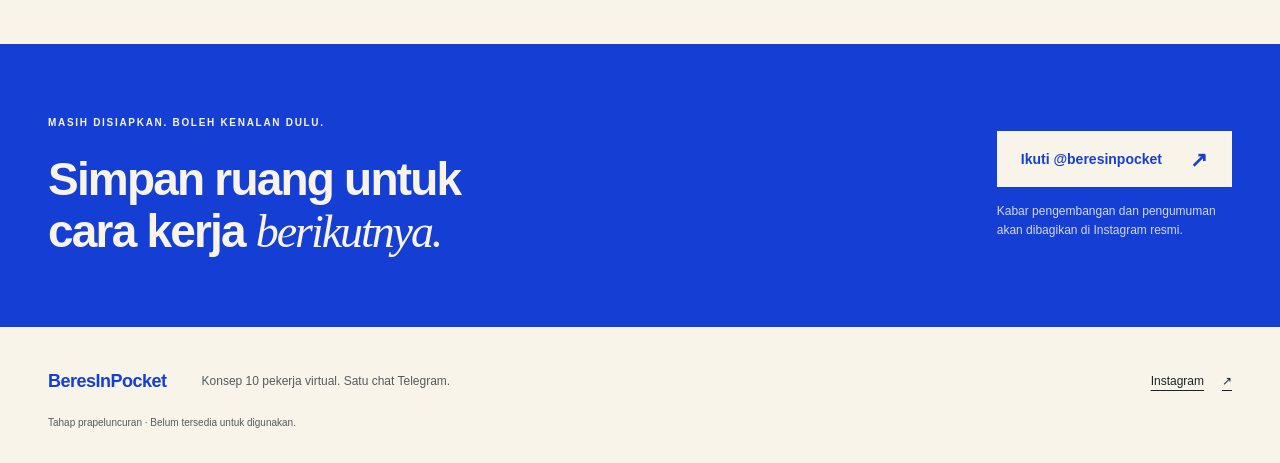
==== commit 45a8a4e0: "chore(auto-sync): continuous project and state update [2026-10-20 14:20 WIB]" ====
--- a/frontend/beresinpocket/index.html
+++ b/frontend/beresinpocket/index.html
@@ -31,26 +31,180 @@
 <section id="konsep" class="section wrap" aria-labelledby="konsep-title"><div class="section-label">01 / IDE DI BALIKNYA</div><div class="section-heading"><h2 id="konsep-title">Satu pintu masuk.<br><span class="serif">Banyak cara dibantu.</span></h2><p>Sepuluh pekerja virtual adalah arah konsep kami: beragam peran yang dihubungkan lewat satu percakapan. Bukan sepuluh aplikasi yang perlu kamu urus.</p></div>
 <div class="work-list"><article><span class="index">A</span><h3>Riset & rangkuman</h3><p>Menelusuri bahan, mengurai informasi, dan menyusun gambaran awal untuk ditinjau.</p></article><article><span class="index">B</span><h3>Dokumen & draf</h3><p>Merapikan catatan menjadi kerangka, draf proposal, atau bahan presentasi.</p></article><article><span class="index">C</span><h3>Konten & ide</h3><p>Mengembangkan sudut pandang, draf tulisan, dan rencana konten dari arahanmu.</p></article><article><span class="index">D</span><h3>Agenda & koordinasi</h3><p>Membantu menata prioritas, rencana kegiatan, dan daftar tindak lanjut.</p></article></div><p class="section-note">Bidang di atas menggambarkan arah pengembangan, bukan daftar fitur yang sudah tersedia.</p></section>
 <section id="untuk-siapa" class="audience" aria-labelledby="audience-title"><div class="wrap audience-inner"><div><p class="section-label">02 / UNTUK KESEHARIAN YANG BERAGAM</p><h2 id="audience-title">Urusan sendiri.<br>Urusan <span class="serif">bersama.</span></h2><p class="audience-intro">Kebutuhannya berbeda. Idenya sama: tempat yang lebih sederhana untuk meminta bantuan.</p></div><div class="audience-list"><article><span>PRIBADI</span><h3>Untuk rencana yang ingin kamu jalankan.</h3><p>Dari bahan belajar dan proyek pribadi hingga ide konten serta agenda harian. Mulai dari hal yang sedang kamu kerjakan.</p></article><article><span>ORGANISASI</span><h3>Untuk pekerjaan yang perlu dirapikan bersama.</h3><p>Dari catatan rapat dan bahan proposal hingga rencana kegiatan komunitas, tim, atau organisasi.</p></article></div></div></section>
-<section class="section wrap faq" aria-labelledby="faq-title"><div><p class="section-label">03 / SEBELUM MELANGKAH</p><h2 id="faq-title">Biar <span class="serif">jelas.</span></h2></div><div class="faq-list"><details open><summary>Apakah sudah bisa digunakan?</summary><p>Belum. BeresInPocket masih dalam tahap prapeluncuran. Halaman ini memperkenalkan konsep, bukan membuka akses ke layanan yang sudah berjalan.</p></details><details><summary>Kenapa melalui Telegram?</summary><p>Konsepnya adalah satu tempat untuk menyampaikan kebutuhan, memberi konteks, dan meninjau hasil. Telegram direncanakan sebagai pintu percakapan tersebut.</p></details><details><summary>Apa arti 10 pekerja virtual?</summary><p>Ini adalah konsep sepuluh peran bantuan virtual, bukan sepuluh staf manusia. Pembagian peran dan kemampuan akhirnya masih dikembangkan.</p></details><details><summary>Kapan diluncurkan dan berapa biayanya?</summary><p>Tanggal peluncuran dan harga belum diumumkan. Ikuti akun Instagram resmi untuk kabar pengembangan dan informasi berikutnya.</p></details><details><summary>Apakah halaman ini menerima data atau berkas?</summary><p>Formulir penawaran menyimpan nama panggilan, username Telegram, jenis kebutuhan, dan jumlah pengguna untuk ditinjau admin. Tidak ada unggahan berkas atau pembayaran di halaman ini. Jangan sertakan dokumen rahasia. Permintaan penghapusan data dapat diajukan melalui akun Instagram resmi dengan menyebut nomor permintaan.</p></details></div></section>
-<section id="pesan" class="section wrap" aria-labelledby="order-title">
-<p class="section-label">04 / PERMINTAAN PENAWARAN</p>
-<h2 id="order-title">Mulai dari <span class="serif">kebutuhanmu.</span></h2>
-<p>Ajukan kebutuhan untuk ditinjau admin. Ini bukan pembelian atau jaminan ketersediaan layanan. Harga final dan jadwal perlu dikonfirmasi admin terlebih dahulu.</p>
-<p><strong>QRIS milik pengelola: belum dikonfigurasi. Pembayaran dinonaktifkan.</strong> Jangan transfer sebelum nominal dan tujuan pembayaran milik pengelola dikonfirmasi secara pribadi. Tidak ada aktivasi otomatis.</p>
-<form id="order-form" class="order-form">
-<label>Nama panggilan<input name="name" required maxlength="100" autocomplete="nickname"></label>
-<label>Username Telegram<input name="telegram" required pattern="@[A-Za-z0-9_]{5,32}" placeholder="@username" maxlength="33" autocomplete="off"></label>
-<label>Jenis kebutuhan<select name="plan"><option value="personal">Pribadi · tepat 1 pengguna Telegram</option><option value="organization">Organisasi · maksimal 5 pengguna Telegram</option></select></label>
-<label>Jumlah pengguna<input name="users" type="number" min="1" max="1" value="1" required></label>
-<label>Kebutuhan singkat (opsional)<textarea name="needs" maxlength="2000" rows="4" placeholder="Jangan sertakan dokumen rahasia atau data pembayaran."></textarea></label>
-<label class="order-consent"><input name="consent" type="checkbox" required> Saya setuju nama, username Telegram, dan kebutuhan disimpan untuk tindak lanjut penawaran oleh admin. Tidak perlu mengirim NIK, rekening, atau berkas rahasia.</label>
-<button id="order-submit" class="button blue" type="submit" disabled>Ajukan penawaran</button>
-</form>
-<p id="order-message" role="status" aria-live="polite">Memeriksa ketersediaan formulir…</p>
-<p><button type="button" disabled aria-disabled="true">Bayar dengan QRIS · menunggu konfigurasi</button></p>
-<div id="order-status" hidden><p id="order-detail"></p><button id="order-refresh" class="button blue" type="button">Periksa status</button><button id="order-forget" type="button">Hapus akses dari perangkat ini</button></div>
-<noscript>Formulir membutuhkan JavaScript. Kabar resmi tersedia di Instagram @beresinpocket.</noscript>
-</section>
+<section class="section wrap faq" aria-labelledby="faq-title"><div><p class="section-label">03 / SEBELUM MELANGKAH</p><h2 id="faq-title">Biar <span class="serif">jelas.</span></h2></div><div class="faq-list"><details open><summary>Apakah sudah bisa dipesan?</summary><p>Pemesanan Batch Perdana sudah dibuka! Anda dapat memilih paket dan melakukan pembayaran melalui QRIS resmi BeresInPocket. Akses bot akan diaktivasi ke akun Telegram Anda setelah verifikasi mutasi selesai.</p></details><details><summary>Kenapa melalui Telegram?</summary><p>Konsepnya adalah satu tempat untuk menyampaikan kebutuhan, memberi konteks, dan meninjau hasil. Telegram direncanakan sebagai pintu percakapan tersebut.</p></details><details><summary>Apa arti 10 pekerja virtual?</summary><p>Ini adalah konsep sepuluh peran bantuan virtual, bukan sepuluh staf manusia. Pembagian peran dan kemampuan akhirnya masih dikembangkan.</p></details><details><summary>Berapa biaya langganannya?</summary><p>Paket Pribadi: <strong>Rp 39.000 / bulan</strong> (tepat 1 pengguna Telegram). Paket Organisasi: <strong>Rp 89.000 / bulan</strong> (hingga 5 akun pengurus inti). Pembayaran menggunakan QRIS resmi berstandar nasional.</p></details><details><summary>Apakah halaman ini menerima data atau berkas?</summary><p>Formulir penawaran menyimpan nama panggilan, username Telegram, jenis kebutuhan, dan jumlah pengguna untuk ditinjau admin. Tidak ada unggahan berkas atau pembayaran di halaman ini. Jangan sertakan dokumen rahasia. Permintaan penghapusan data dapat diajukan melalui akun Instagram resmi dengan menyebut nomor permintaan.</p></details></div></section>
+<section id="pesan" class="section wrap order-section" aria-labelledby="order-title">
+<div class="section-label">04 / PEMESANAN & PEMBAYARAN</div>
+<div class="section-heading">
+  <div>
+    <h2 id="order-title">Pesan Sekarang &amp; <br><span class="serif">Bereskan Rencana.</span></h2>
+    <p class="order-subtitle">Pilih paket yang sesuai, selesaikan pembayaran via QRIS resmi BeresInPocket, dan dapatkan aktivasi bot langsung di akun Telegram Anda.</p>
+  </div>
+</div>
+
+<!-- Pricing Package Selection Cards -->
+<div class="pricing-cards">
+  <div class="pricing-card" id="card-personal">
+    <div class="pricing-badge">PALING POPULER</div>
+    <h3>Paket Pribadi</h3>
+    <div class="pricing-price">Rp 39.000 <span>/ bulan</span></div>
+    <p class="pricing-desc">Cocok untuk mahasiswa akhir, akademisi, profesional, dan kreator mandiri.</p>
+    <ul class="pricing-features">
+      <li>✓ <strong>1 Akun Telegram</strong> (Whitelist Eksklusif)</li>
+      <li>✓ <strong>10 Asisten Virtual Lengkap</strong> (All-in-One)</li>
+      <li>✓ Riset &amp; Bedah Jurnal Otomatis</li>
+      <li>✓ Draf Surat, Proposal, &amp; Dokumen Rapi</li>
+      <li>✓ Jadwal &amp; Pengingat Agenda Harian</li>
+    </ul>
+    <button type="button" class="button blue btn-select-plan" data-plan="personal">Pilih Paket Pribadi</button>
+  </div>
+
+  <div class="pricing-card" id="card-organization">
+    <div class="pricing-badge org-badge">UNTUK TIM &amp; BPH</div>
+    <h3>Paket Organisasi</h3>
+    <div class="pricing-price">Rp 89.000 <span>/ bulan</span></div>
+    <p class="pricing-desc">Dirancang untuk BPH UKM, Himpunan, BEM, kepanitiaan, dan komunitas.</p>
+    <ul class="pricing-features">
+      <li>✓ <strong>Hingga 5 Akun Telegram</strong> (Pengurus Inti)</li>
+      <li>✓ <strong>10 Dedicated Officers</strong> Terkoordinasi</li>
+      <li>✓ Format Proposal &amp; LPJ Standar Resmi</li>
+      <li>✓ Notulensi Rapat &amp; Rekap Kas/RAB</li>
+      <li>✓ Timeline Proker &amp; Koordinasi Acara</li>
+    </ul>
+    <button type="button" class="button blue btn-select-plan" data-plan="organization">Pilih Paket Organisasi</button>
+  </div>
+</div>
+
+<!-- Order Creation Form -->
+<div id="order-form-container">
+  <form id="order-form" class="order-form">
+    <div class="form-title">
+      <h4>Formulir Pemesanan</h4>
+      <p>Isi data Anda untuk membuat kode pembayaran QRIS unik.</p>
+    </div>
+
+    <label>
+      <span>Nama Lengkap / Panggilan PIC</span>
+      <input name="name" required maxlength="100" placeholder="Contoh: Daniandra" autocomplete="name">
+    </label>
+
+    <label>
+      <span>Username Telegram Anda (Diawali @)</span>
+      <input name="telegram" required pattern="@[A-Za-z0-9_]{4,32}" placeholder="@username" maxlength="33" autocomplete="off">
+      <small class="field-hint">Akun ini yang nantinya akan dihubungkan dan diberi hak akses bot.</small>
+    </label>
+
+    <label>
+      <span>Pilihan Paket Langganan</span>
+      <select name="plan" id="plan-select">
+        <option value="personal">Paket Pribadi · Rp 39.000/bln (Tepat 1 Pengguna)</option>
+        <option value="organization">Paket Organisasi · Rp 89.000/bln (Maksimal 5 Pengguna)</option>
+      </select>
+    </label>
+
+    <label id="users-field">
+      <span>Jumlah Pengguna Telegram</span>
+      <input name="users" id="users-input" type="number" min="1" max="1" value="1" required>
+      <small class="field-hint" id="users-hint">Paket Pribadi dikunci tepat untuk 1 pengguna.</small>
+    </label>
+
+    <label>
+      <span>Kebutuhan Utama / Catatan (Opsional)</span>
+      <textarea name="needs" maxlength="2000" rows="3" placeholder="Contoh: Butuh bantuan fokus draf skripsi dan ringkasan jurnal internasional."></textarea>
+    </label>
+
+    <label class="order-consent">
+      <input name="consent" type="checkbox" required>
+      <span>Saya menyetujui data pemesanan di atas diproses untuk penerbitan tagihan QRIS dan aktivasi bot BeresInPocket.</span>
+    </label>
+
+    <button id="order-submit" class="button blue" type="submit">
+      <span>Lanjut ke Pembayaran QRIS</span>
+      <span aria-hidden="true">→</span>
+    </button>
+  </form>
+</div>
+
+<p id="order-message" role="status" aria-live="polite"></p>
+
+<!-- Dynamic Payment Details Panel -->
+<div id="order-status" class="payment-panel" hidden>
+  <div class="payment-header">
+    <div class="payment-badge-status" id="badge-status">MENUNGGU PEMBAYARAN</div>
+    <div class="order-id-label">ID Pesanan: <strong id="order-id-text">-</strong></div>
+  </div>
+
+  <div class="payment-grid">
+    <!-- QRIS Card Display -->
+    <div class="qris-card-box">
+      <div class="qris-brand-tag">QRIS STANDAR PEMBAYARAN NASIONAL</div>
+      <div class="qris-merchant-info">
+        <div class="merchant-name" id="qris-merchant">BeresInPocket, Elektronik</div>
+        <div class="merchant-nmid" id="qris-nmid">NMID: ID1026620533368</div>
+      </div>
+      <div class="qris-image-wrapper">
+        <img id="qris-img" src="assets/qris_beresinpocket_card.png" alt="QRIS BeresInPocket, Elektronik">
+      </div>
+      <div class="qris-support-logos">
+        <span>BCA</span> • <span>Mandiri</span> • <span>BRI</span> • <span>BNI</span> • <span>GoPay</span> • <span>OVO</span> • <span>Dana</span> • <span>ShopeePay</span>
+      </div>
+      <a href="assets/qris_beresinpocket_full.jpg" target="_blank" class="qris-download-link">Buka Lembar QRIS Lengkap ↗</a>
+    </div>
+
+    <!-- Amount Breakdown & Confirmation -->
+    <div class="payment-details-box">
+      <h4>Rincian Nominal Transfer</h4>
+      <div class="amount-table">
+        <div class="amount-row">
+          <span>Harga Paket (<span id="summary-plan">-</span>)</span>
+          <span id="summary-base">Rp 0</span>
+        </div>
+        <div class="amount-row highlight-code">
+          <span>Kode Unik Verifikasi (3 Digit Terakhir)</span>
+          <span id="summary-code">+Rp 0</span>
+        </div>
+        <div class="amount-total-box">
+          <div class="total-label">TOTAL WAJIB DITRANSFER:</div>
+          <div class="total-value" id="summary-total">Rp 0</div>
+          <button type="button" class="btn-copy-amount" id="btn-copy">📋 Salin Nominal Persis</button>
+        </div>
+      </div>
+
+      <div class="amount-warning-box">
+        <strong>⚠️ PENTING:</strong> Mohon transfer <strong>persis sampai 3 digit terakhir</strong>. Kode unik ini digunakan oleh tim finance kami untuk mencocokkan mutasi pembayaran Anda secara akurat.
+      </div>
+
+      <div class="expiry-timer-box">
+        Masa berlaku kode unik: <span id="summary-expiry">24 Jam</span>
+      </div>
+
+      <!-- Payment Confirmation Section -->
+      <div class="payment-action-box" id="payment-action-box">
+        <h5>Konfirmasi Pembayaran</h5>
+        <p>Sudah berhasil memindai QRIS dan transfer dari aplikasi bank/e-wallet Anda?</p>
+        <div class="confirm-inputs">
+          <input type="text" id="sender-name-input" placeholder="Nama Akun Pengirim (Contoh: Daniandra / BCA)">
+          <button id="btn-confirm-payment" class="button blue" type="button">
+            <span>✓ Saya Sudah Bayar via QRIS</span>
+          </button>
+        </div>
+      </div>
+
+      <div class="payment-success-notice" id="payment-success-notice" hidden>
+        <div class="notice-icon">✓</div>
+        <div class="notice-text">
+          <strong>Konfirmasi Pembayaran Diterima!</strong>
+          <p>Tim finance kami sedang mencocokkan mutasi nominal QRIS Anda. Akses bot BeresInPocket akan segera diaktivasi ke Telegram <strong id="notice-telegram"></strong> setelah verifikasi selesai.</p>
+        </div>
+      </div>
+
+      <div class="panel-control-buttons">
+        <button id="order-refresh" class="button-secondary" type="button">🔄 Cek Status Terkini</button>
+        <button id="order-forget" class="button-link" type="button">Buat Pesanan Baru / Ganti Akun</button>
+      </div>
+    </div>
+  </div>
+</div>
+</section></section>
 <section class="closing" aria-labelledby="closing-title"><div class="wrap closing-inner"><div><p class="eyebrow">MASIH DISIAPKAN. BOLEH KENALAN DULU.</p><h2 id="closing-title">Simpan ruang untuk<br>cara kerja <span class="serif">berikutnya.</span></h2></div><div class="closing-action"><a class="button cream" href="https://www.instagram.com/beresinpocket/" target="_blank" rel="noopener noreferrer">Ikuti @beresinpocket <span aria-hidden="true">↗</span></a><p>Kabar pengembangan dan pengumuman<br>akan dibagikan di Instagram resmi.</p></div></div></section>
 </main>
 <footer class="wrap footer"><span>BeresInPocket</span><p>Konsep 10 pekerja virtual. Satu chat Telegram.</p><a href="https://www.instagram.com/beresinpocket/" target="_blank" rel="noopener noreferrer">Instagram <span aria-hidden="true">↗</span></a><small>Tahap prapeluncuran · Belum tersedia untuk digunakan.</small></footer>
--- a/frontend/beresinpocket/assets/style.css
+++ b/frontend/beresinpocket/assets/style.css
@@ -5,3 +5,433 @@
 @media(max-width:720px){.wrap{width:calc(100% - 40px)}.header{min-height:92px;gap:12px}.brand img{width:113px}nav{gap:0}nav>a:not(.nav-cta){display:none}.nav-cta{gap:12px;font-size:12px}.hero{display:block;padding-block:43px 50px}.eyebrow{font-size:9px;letter-spacing:1.2px;margin-bottom:24px}h1{font-size:clamp(42px,10vw,65px);letter-spacing:-2px;line-height:1.08;margin-bottom:23px}.lede{font-size:21px}.intro{font-size:15px;max-width:520px}.hero-copy .button{width:100%;max-width:360px}.micro{font-size:11px}.concept{margin:45px 6px 0;padding:22px 22px 17px;max-width:460px;transform:rotate(1deg)}.chat{transform:rotate(-1deg)}.bubble{font-size:14px}.bubbles{padding:23px 17px;gap:17px}.chat-head{padding:17px}.chat-head small{font-size:10px}.work-note p{font-size:12px}.concept-top{margin-bottom:20px}.statement-inner{display:block;padding-block:22px}.statement p{font-size:14px}.statement p+p{margin-top:5px}.section{padding-block:55px}.section-label{font-size:10px;margin-bottom:24px}.section-heading{display:block;margin-bottom:30px}h2{font-size:38px;letter-spacing:-1.4px}.section-heading>p{margin-top:22px;font-size:15px}.work-list article{grid-template-columns:25px 1fr;gap:9px 15px;padding-block:22px}.work-list h3{font-size:20px}.work-list p{grid-column:2;font-size:14px}.section-note{font-size:11px}.audience-inner{display:block;padding-block:55px}.audience-intro{font-size:15px}.audience-list{margin-top:35px}.audience-list article{padding-bottom:26px}.audience-list article+article{padding-top:26px}.audience-list h3{font-size:22px}.faq{display:block}.faq h2{margin-bottom:30px}summary{font-size:15px;min-height:66px}details p{font-size:14px}.closing-inner{display:block;padding-block:50px}.closing h2{font-size:37px}.closing-action{margin-top:30px}.closing-action .button{width:100%;max-width:360px}.footer{grid-template-columns:1fr auto;gap:8px 15px;padding-block:25px}.footer>span{font-size:17px}.footer p{grid-column:1/-1;grid-row:2;font-size:11px}.footer>a{grid-column:2;grid-row:1}.footer small{font-size:9px;margin-top:8px}.caption{font-size:9px}}
 .order-form{display:grid;gap:18px;max-width:650px}.order-form label{display:grid;gap:6px}.order-form input,.order-form select,.order-form textarea{font:inherit;padding:12px;border:1px solid var(--line);border-radius:5px;background:var(--white);width:100%;min-width:0}.order-form .order-consent{display:flex;align-items:flex-start;font-size:14px}.order-consent input{width:20px;flex-shrink:0;margin-top:5px}.order-form button{cursor:pointer;border:0}.order-form button:disabled{opacity:.55;cursor:not-allowed}#order-message,#order-detail{overflow-wrap:anywhere;margin-top:20px}#order-status button{margin:6px 8px 6px 0}input:focus-visible,select:focus-visible,textarea:focus-visible,button:focus-visible{outline:3px solid var(--blue);outline-offset:3px}
 @media(prefers-reduced-motion:reduce){html{scroll-behavior:auto}*,*::before,*::after{transition:none!important;animation:none!important}}
+
+/* ========================================================
+   BERESINPOCKET PRICING & QRIS CHECKOUT STYLING
+   ======================================================== */
+.order-section {
+  padding-top: 60px;
+  padding-bottom: 90px;
+}
+.order-subtitle {
+  max-width: 620px;
+  color: var(--muted);
+  font-size: 16px;
+  margin-top: 15px;
+}
+
+/* Pricing Cards */
+.pricing-cards {
+  display: grid;
+  grid-template-columns: repeat(auto-fit, minmax(320px, 1fr));
+  gap: 30px;
+  margin-top: 40px;
+  margin-bottom: 50px;
+}
+.pricing-card {
+  background: var(--white);
+  border: 2px solid var(--line);
+  border-radius: 16px;
+  padding: 36px 30px;
+  display: flex;
+  flex-direction: column;
+  position: relative;
+  transition: transform 0.2s, border-color 0.2s, box-shadow 0.2s;
+}
+.pricing-card:hover, .pricing-card.selected {
+  border-color: var(--blue);
+  box-shadow: 0 12px 30px rgba(21, 63, 212, 0.08);
+  transform: translateY(-4px);
+}
+.pricing-badge {
+  position: absolute;
+  top: -14px;
+  left: 28px;
+  background: var(--blue);
+  color: #ffffff;
+  font-size: 11px;
+  font-weight: bold;
+  letter-spacing: 1px;
+  padding: 5px 14px;
+  border-radius: 20px;
+}
+.pricing-badge.org-badge {
+  background: #0f172a;
+}
+.pricing-card h3 {
+  font-size: 26px;
+  margin-bottom: 12px;
+}
+.pricing-price {
+  font-size: 38px;
+  font-weight: 800;
+  color: var(--blue);
+  margin-bottom: 14px;
+  line-height: 1;
+}
+.pricing-price span {
+  font-size: 15px;
+  color: var(--muted);
+  font-weight: 400;
+}
+.pricing-desc {
+  font-size: 14px;
+  color: var(--muted);
+  margin-bottom: 24px;
+  line-height: 1.5;
+}
+.pricing-features {
+  list-style: none;
+  padding: 0;
+  margin: 0 0 30px;
+  display: flex;
+  flex-direction: column;
+  gap: 12px;
+  font-size: 14px;
+  flex-grow: 1;
+}
+.pricing-features li {
+  line-height: 1.4;
+}
+.pricing-features strong {
+  color: var(--ink);
+}
+.btn-select-plan {
+  width: 100%;
+  justify-content: center;
+  border-radius: 8px;
+  font-size: 14px;
+  padding: 14px;
+  cursor: pointer;
+}
+
+/* Order Form Container */
+#order-form-container {
+  background: var(--white);
+  border: 1px solid var(--line);
+  border-radius: 16px;
+  padding: 40px;
+  margin-bottom: 40px;
+}
+.form-title {
+  margin-bottom: 28px;
+  border-bottom: 1px solid var(--line);
+  padding-bottom: 18px;
+}
+.form-title h4 {
+  font-size: 22px;
+  margin: 0 0 6px;
+}
+.form-title p {
+  color: var(--muted);
+  font-size: 14px;
+  margin: 0;
+}
+.field-hint {
+  font-size: 12px;
+  color: var(--muted);
+  margin-top: 4px;
+}
+
+/* Payment Panel */
+.payment-panel {
+  background: var(--white);
+  border: 2px solid var(--blue);
+  border-radius: 20px;
+  padding: 35px;
+  margin-top: 30px;
+  box-shadow: 0 15px 35px rgba(21, 63, 212, 0.1);
+}
+.payment-header {
+  display: flex;
+  justify-content: space-between;
+  align-items: center;
+  flex-wrap: wrap;
+  gap: 15px;
+  padding-bottom: 20px;
+  border-bottom: 1px solid var(--line);
+  margin-bottom: 30px;
+}
+.payment-badge-status {
+  background: #fef3c7;
+  color: #92400e;
+  font-size: 12px;
+  font-weight: 800;
+  letter-spacing: 1px;
+  padding: 6px 14px;
+  border-radius: 20px;
+  border: 1px solid #fde68a;
+}
+.payment-badge-status.submitted {
+  background: #dbeafe;
+  color: #1e40af;
+  border-color: #bfdbfe;
+}
+.payment-badge-status.verified {
+  background: #dcfce7;
+  color: #166534;
+  border-color: #bbf7d0;
+}
+.order-id-label {
+  font-size: 14px;
+  color: var(--muted);
+}
+.order-id-label strong {
+  color: var(--ink);
+  font-family: monospace;
+}
+
+/* Payment Grid */
+.payment-grid {
+  display: grid;
+  grid-template-columns: 380px 1fr;
+  gap: 40px;
+  align-items: start;
+}
+.qris-card-box {
+  background: #fdfdfb;
+  border: 1px solid var(--line);
+  border-radius: 14px;
+  padding: 24px;
+  text-align: center;
+  box-shadow: 0 4px 15px rgba(0, 0, 0, 0.03);
+}
+.qris-brand-tag {
+  font-size: 10px;
+  letter-spacing: 1.5px;
+  font-weight: bold;
+  color: #dc2626;
+  margin-bottom: 12px;
+}
+.qris-merchant-info {
+  margin-bottom: 16px;
+}
+.merchant-name {
+  font-size: 17px;
+  font-weight: 800;
+  color: var(--ink);
+}
+.merchant-nmid {
+  font-size: 11px;
+  font-family: monospace;
+  color: var(--muted);
+  margin-top: 2px;
+}
+.qris-image-wrapper {
+  background: #ffffff;
+  padding: 12px;
+  border-radius: 10px;
+  border: 1px solid var(--line);
+  display: inline-block;
+  margin-bottom: 14px;
+}
+.qris-image-wrapper img {
+  max-width: 100%;
+  width: 280px;
+  height: auto;
+  display: block;
+}
+.qris-support-logos {
+  font-size: 11px;
+  color: var(--muted);
+  margin-bottom: 14px;
+  line-height: 1.5;
+}
+.qris-support-logos span {
+  font-weight: bold;
+  color: var(--ink);
+}
+.qris-download-link {
+  font-size: 12px;
+  color: var(--blue);
+  font-weight: bold;
+  text-decoration: none;
+}
+.qris-download-link:hover {
+  text-decoration: underline;
+}
+
+/* Payment Details Box */
+.payment-details-box h4 {
+  font-size: 20px;
+  margin: 0 0 18px;
+}
+.amount-table {
+  background: #f8fafc;
+  border: 1px solid var(--line);
+  border-radius: 12px;
+  padding: 20px;
+  margin-bottom: 20px;
+}
+.amount-row {
+  display: flex;
+  justify-content: space-between;
+  padding: 8px 0;
+  font-size: 14px;
+  color: var(--muted);
+}
+.amount-row.highlight-code {
+  color: #0369a1;
+  font-weight: bold;
+  border-top: 1px dashed var(--line);
+  margin-top: 6px;
+  padding-top: 10px;
+}
+.amount-total-box {
+  border-top: 2px solid var(--line);
+  margin-top: 12px;
+  padding-top: 14px;
+  display: flex;
+  flex-direction: column;
+  gap: 8px;
+}
+.total-label {
+  font-size: 12px;
+  font-weight: bold;
+  letter-spacing: 1px;
+  color: var(--ink);
+}
+.total-value {
+  font-size: 34px;
+  font-weight: 800;
+  color: var(--blue);
+  letter-spacing: -0.5px;
+}
+.btn-copy-amount {
+  align-self: flex-start;
+  background: var(--blue);
+  color: #ffffff;
+  border: 0;
+  border-radius: 6px;
+  padding: 8px 16px;
+  font-size: 12px;
+  font-weight: bold;
+  cursor: pointer;
+  transition: background 0.15s;
+}
+.btn-copy-amount:hover {
+  background: #102fa1;
+}
+.amount-warning-box {
+  background: #fffbeb;
+  border-left: 4px solid #f59e0b;
+  padding: 12px 16px;
+  font-size: 13px;
+  line-height: 1.5;
+  color: #78350f;
+  border-radius: 0 8px 8px 0;
+  margin-bottom: 16px;
+}
+.expiry-timer-box {
+  font-size: 13px;
+  color: var(--muted);
+  margin-bottom: 24px;
+}
+.payment-action-box {
+  background: #f1f5f9;
+  border-radius: 12px;
+  padding: 20px;
+  margin-bottom: 20px;
+}
+.payment-action-box h5 {
+  font-size: 15px;
+  margin: 0 0 6px;
+}
+.payment-action-box p {
+  font-size: 13px;
+  color: var(--muted);
+  margin: 0 0 14px;
+}
+.confirm-inputs {
+  display: flex;
+  gap: 12px;
+  flex-wrap: wrap;
+}
+.confirm-inputs input {
+  flex-grow: 1;
+  min-width: 220px;
+  padding: 12px;
+  border: 1px solid var(--line);
+  border-radius: 6px;
+  font-size: 14px;
+}
+.confirm-inputs button {
+  padding: 12px 20px;
+  border-radius: 6px;
+  cursor: pointer;
+}
+.payment-success-notice {
+  background: #f0fdf4;
+  border: 1px solid #bbf7d0;
+  border-radius: 12px;
+  padding: 20px;
+  display: flex;
+  gap: 16px;
+  align-items: flex-start;
+  margin-bottom: 20px;
+}
+.notice-icon {
+  background: #22c55e;
+  color: #ffffff;
+  width: 32px;
+  height: 32px;
+  border-radius: 50%;
+  display: grid;
+  place-items: center;
+  font-weight: bold;
+  font-size: 18px;
+  flex-shrink: 0;
+}
+.notice-text strong {
+  color: #15803d;
+  font-size: 16px;
+  display: block;
+  margin-bottom: 4px;
+}
+.notice-text p {
+  font-size: 13px;
+  color: #166534;
+  margin: 0;
+  line-height: 1.5;
+}
+.panel-control-buttons {
+  display: flex;
+  gap: 16px;
+  align-items: center;
+  margin-top: 15px;
+}
+.button-secondary {
+  background: var(--cream);
+  border: 1px solid var(--line);
+  color: var(--ink);
+  padding: 10px 18px;
+  border-radius: 6px;
+  font-size: 13px;
+  font-weight: bold;
+  cursor: pointer;
+}
+.button-secondary:hover {
+  background: #ece8da;
+}
+.button-link {
+  background: transparent;
+  border: 0;
+  color: var(--muted);
+  font-size: 13px;
+  text-decoration: underline;
+  cursor: pointer;
+  padding: 0;
+}
+.button-link:hover {
+  color: #dc2626;
+}
+
+@media (max-width: 900px) {
+  .payment-grid {
+    grid-template-columns: 1fr;
+  }
+  .qris-card-box {
+    max-width: 380px;
+    margin-inline: auto;
+  }
+}
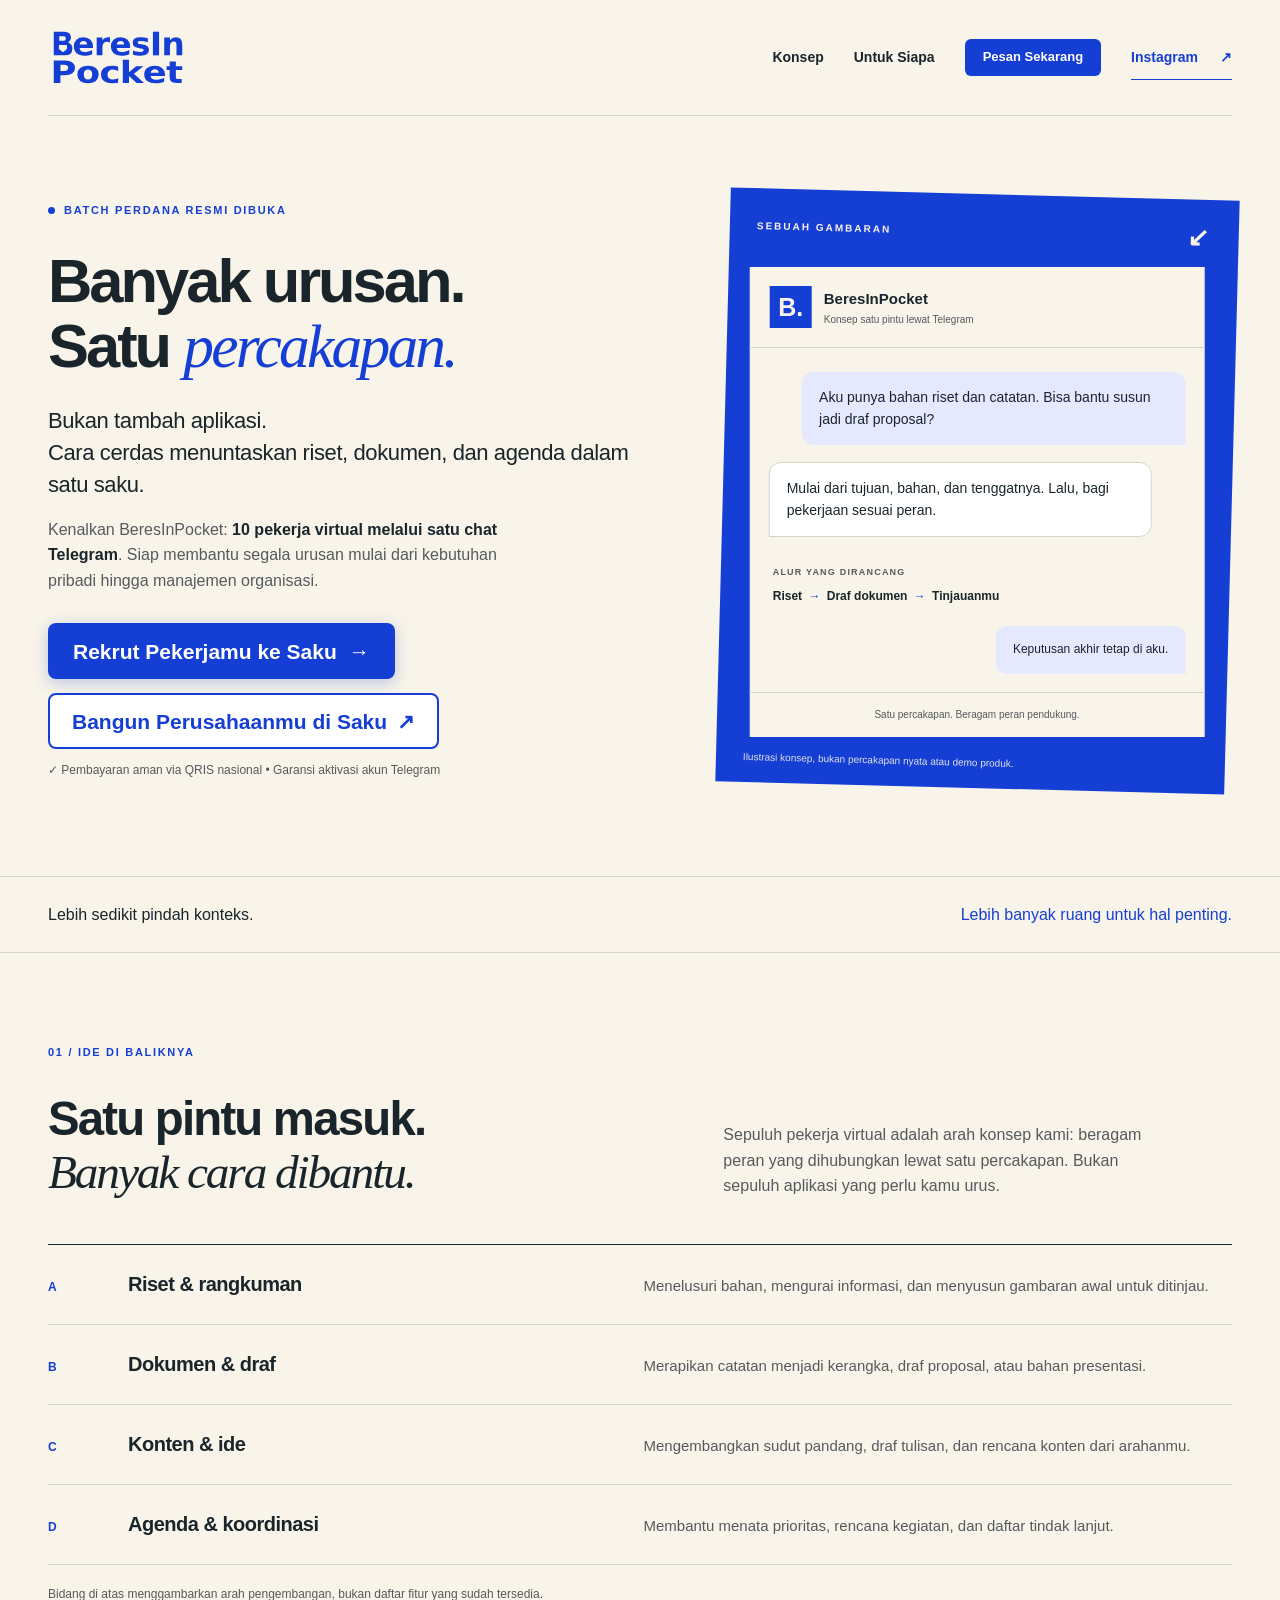
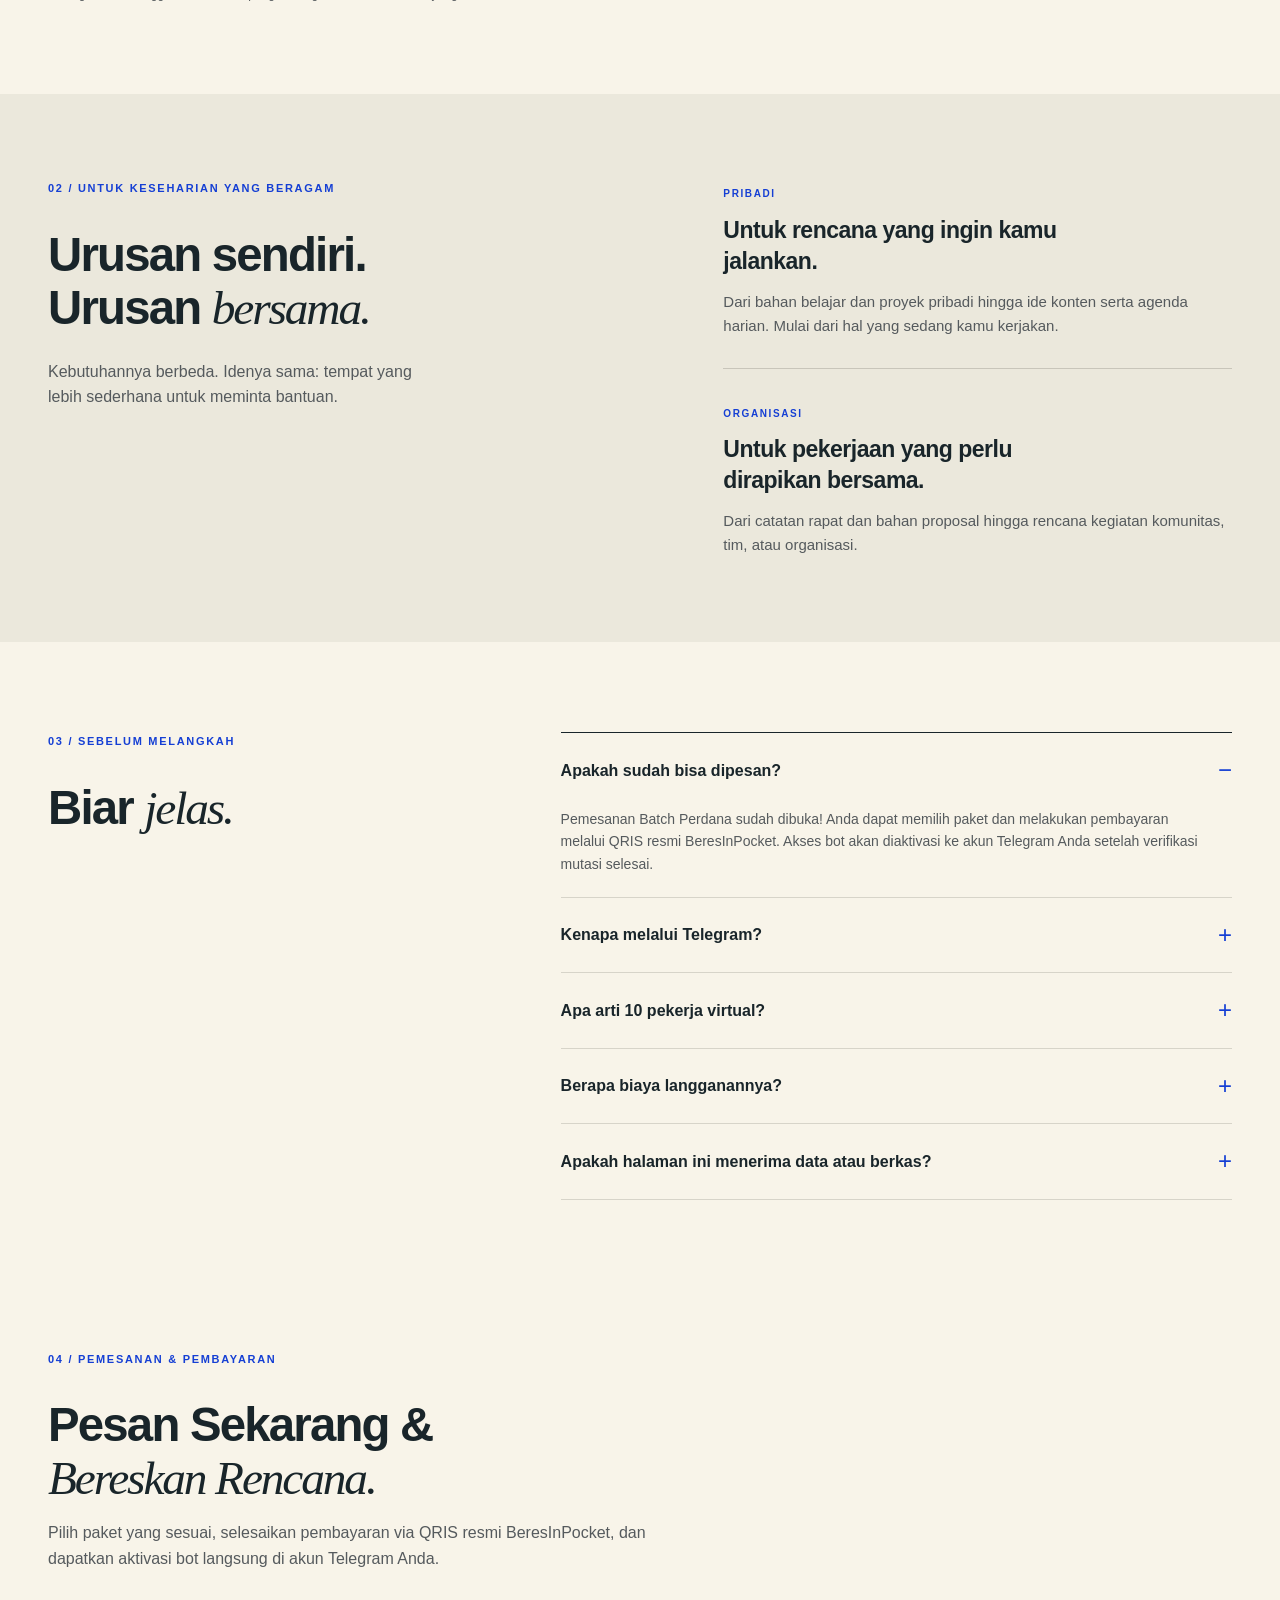
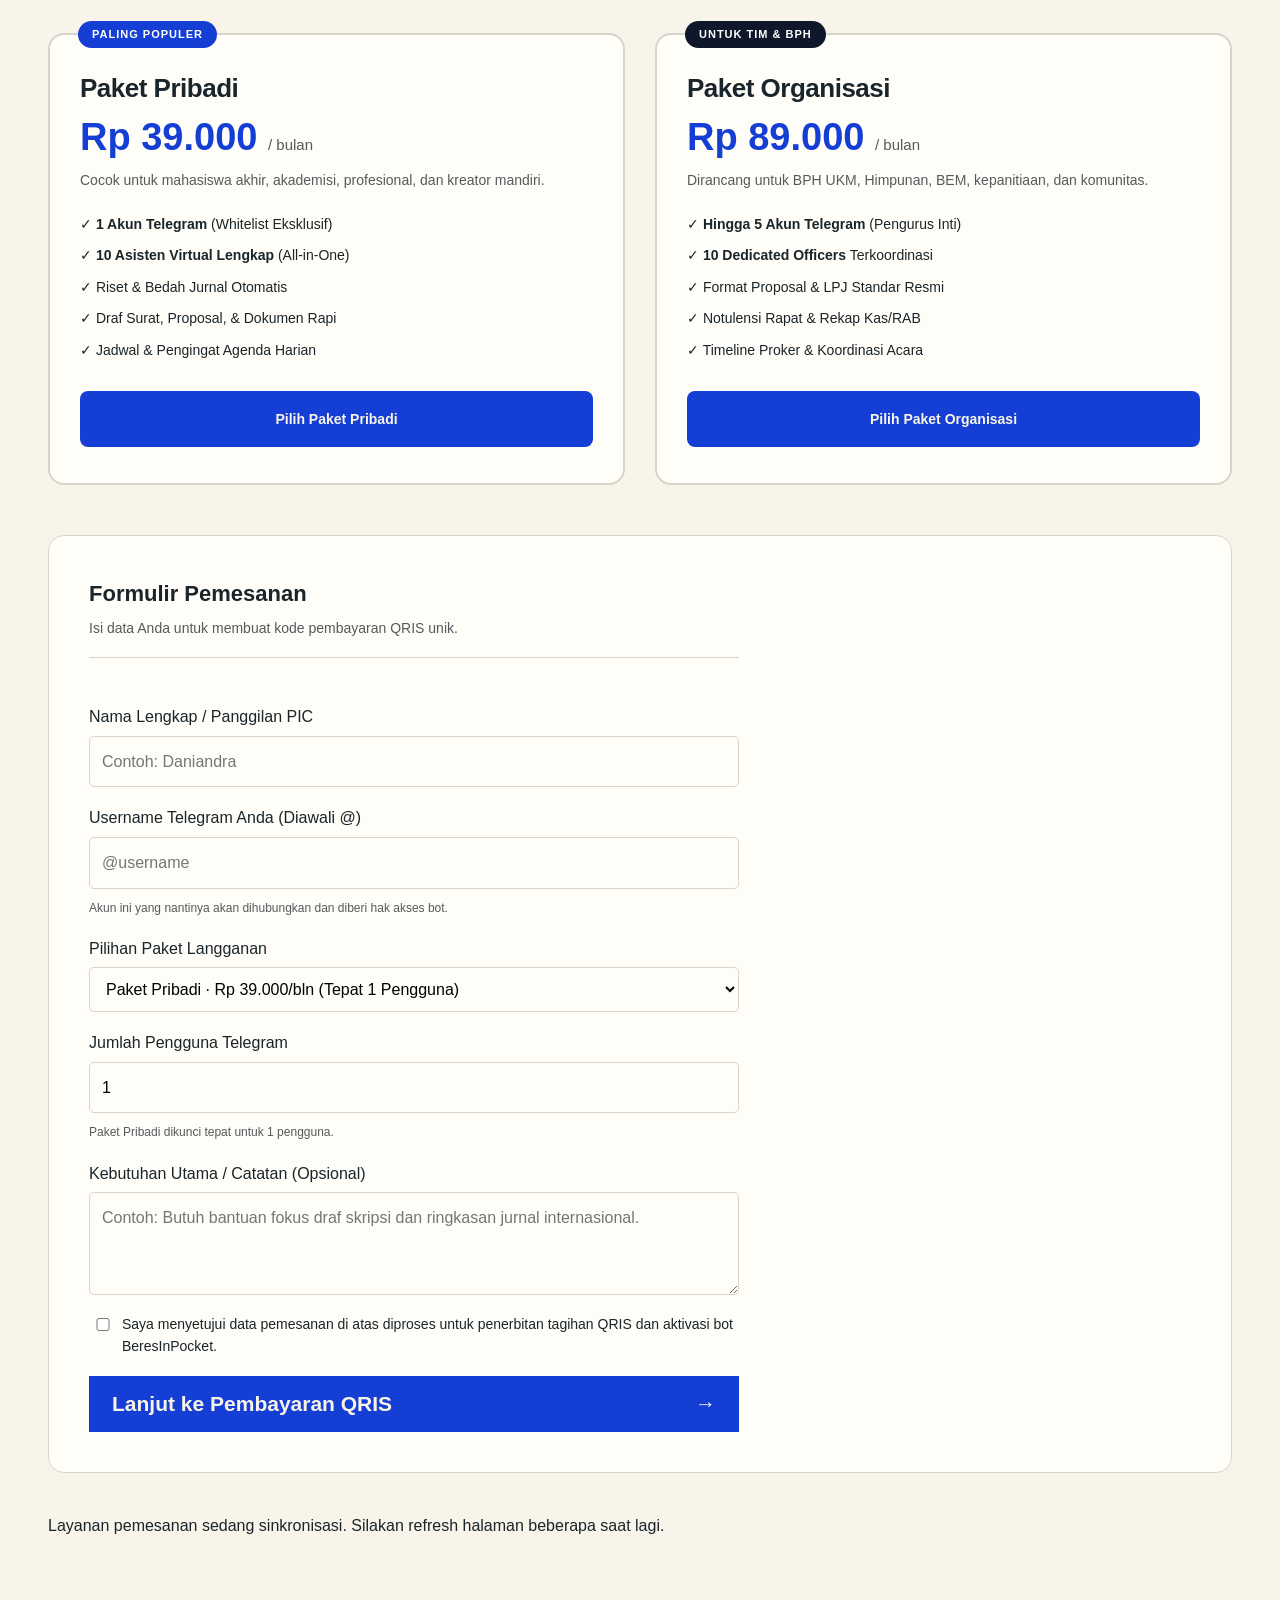
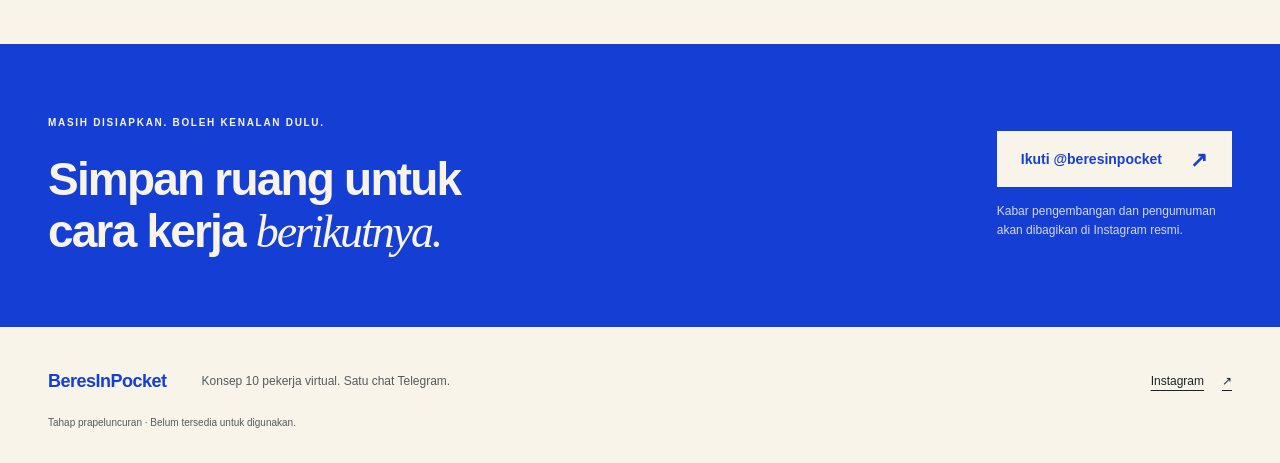
==== commit 612f30b9: "chore(auto-sync): continuous project and state update [2026-10-20 14:30 WIB]" ====
--- a/frontend/beresinpocket/index.html
+++ b/frontend/beresinpocket/index.html
@@ -16,11 +16,29 @@
 <a class="skip" href="#utama">Langsung ke konten</a>
 <header class="header wrap">
 <a class="brand" href="#utama" aria-label="BeresInPocket, beranda"><img src="assets/BeresInPocket_master.svg" alt="BeresInPocket" width="152" height="69"></a>
-<nav aria-label="Navigasi utama"><a href="#konsep">Konsepnya</a><a href="#untuk-siapa">Untuk siapa</a><a class="nav-cta" href="https://www.instagram.com/beresinpocket/" target="_blank" rel="noopener noreferrer">Ikuti perjalanan <span aria-hidden="true">↗</span></a></nav>
+<nav aria-label="Navigasi utama"><a href="#konsep">Konsep</a><a href="#untuk-siapa">Untuk Siapa</a><a href="#pesan" class="nav-order-btn">Pesan Sekarang</a><a class="nav-cta" href="https://www.instagram.com/beresinpocket/" target="_blank" rel="noopener noreferrer">Instagram <span aria-hidden="true">↗</span></a></nav>
 </header>
 <main id="utama">
 <section class="hero wrap" aria-labelledby="hero-title">
-<div class="hero-copy"><p class="eyebrow"><span class="status-dot" aria-hidden="true"></span> SEDANG DISIAPKAN · PRAPELUNCURAN</p><h1 id="hero-title">Banyak urusan.<br>Satu <span class="serif">percakapan.</span></h1><p class="lede">Bukan tambah aplikasi.<br>Kami sedang merancang cara baru untuk dibantu.</p><p class="intro">Kenalkan BeresInPocket: konsep <strong>10 pekerja virtual melalui satu chat Telegram</strong>. Untuk menata riset, dokumen, konten, dan agenda—baik urusan pribadi maupun organisasi.</p><a class="button blue" href="https://www.instagram.com/beresinpocket/" target="_blank" rel="noopener noreferrer">Ikuti kabar di Instagram <span aria-hidden="true">↗</span></a><p class="micro">Belum dibuka untuk penggunaan. Kenali dulu idenya.</p></div>
+<div class="hero-copy">
+  <p class="eyebrow"><span class="status-dot" aria-hidden="true"></span> BATCH PERDANA RESMI DIBUKA</p>
+  <h1 id="hero-title">Banyak urusan.<br>Satu <span class="serif">percakapan.</span></h1>
+  <p class="lede">Bukan tambah aplikasi.<br>Cara cerdas menuntaskan riset, dokumen, dan agenda dalam satu saku.</p>
+  <p class="intro">Kenalkan BeresInPocket: <strong>10 pekerja virtual melalui satu chat Telegram</strong>. Siap membantu segala urusan mulai dari kebutuhan pribadi hingga manajemen organisasi.</p>
+  
+  <div class="hero-actions">
+    <a class="button blue hero-primary" href="#pesan">
+      <span>Rekrut Pekerjamu ke Saku</span>
+      <span aria-hidden="true">→</span>
+    </a>
+    <a class="button hero-secondary" href="#pesan">
+      <span>Bangun Perusahaanmu di Saku</span>
+      <span aria-hidden="true">↗</span>
+    </a>
+  </div>
+  
+  <p class="micro">✓ Pembayaran aman via QRIS nasional • Garansi aktivasi akun Telegram</p>
+</div>
 <div class="concept" aria-label="Ilustrasi konsep percakapan, bukan tampilan produk yang sudah tersedia">
 <div class="concept-top"><span>SEBUAH GAMBARAN</span><span aria-hidden="true">↙</span></div>
 <div class="chat"><div class="chat-head"><span class="avatar" aria-hidden="true">B.</span><div><strong>BeresInPocket</strong><small>Konsep satu pintu lewat Telegram</small></div></div><div class="bubbles"><div class="bubble request">Aku punya bahan riset dan catatan. Bisa bantu susun jadi draf proposal?</div><div class="bubble reply">Mulai dari tujuan, bahan, dan tenggatnya. Lalu, bagi pekerjaan sesuai peran.</div><div class="work-note"><span>ALUR YANG DIRANCANG</span><p>Riset <i>→</i> Draf dokumen <i>→</i> Tinjauanmu</p></div><div class="bubble request small-bubble">Keputusan akhir tetap di aku.</div></div><div class="chat-foot">Satu percakapan. Beragam peran pendukung.</div></div>
--- a/frontend/beresinpocket/assets/style.css
+++ b/frontend/beresinpocket/assets/style.css
@@ -435,3 +435,73 @@
     margin-inline: auto;
   }
 }
+
+/* Hero Action Buttons */
+.hero-actions {
+  display: flex;
+  gap: 14px;
+  flex-wrap: wrap;
+  align-items: center;
+  margin-top: 26px;
+  margin-bottom: 12px;
+}
+.hero-primary {
+  background: var(--blue) !important;
+  color: #ffffff !important;
+  border-radius: 8px;
+  padding: 16px 24px !important;
+  font-weight: 800 !important;
+  font-size: 14px !important;
+  box-shadow: 0 4px 15px rgba(21, 63, 212, 0.25);
+  text-decoration: none;
+  display: inline-flex;
+  align-items: center;
+  gap: 12px;
+  transition: transform 0.16s, background 0.16s;
+}
+.hero-primary:hover {
+  background: #102fa1 !important;
+  transform: translateY(-2px);
+}
+.hero-secondary {
+  background: #ffffff !important;
+  color: var(--blue) !important;
+  border: 2px solid var(--blue) !important;
+  border-radius: 8px;
+  padding: 14px 22px !important;
+  font-weight: 700 !important;
+  font-size: 14px !important;
+  text-decoration: none;
+  display: inline-flex;
+  align-items: center;
+  gap: 10px;
+  transition: transform 0.16s, background 0.16s;
+}
+.hero-secondary:hover {
+  background: rgba(21, 63, 212, 0.08) !important;
+  transform: translateY(-2px);
+}
+.nav-order-btn {
+  background: var(--blue) !important;
+  color: #ffffff !important;
+  padding: 8px 18px !important;
+  border-radius: 6px;
+  font-size: 13px !important;
+  min-height: auto !important;
+  text-decoration: none;
+  transition: background 0.15s;
+}
+.nav-order-btn:hover {
+  background: #102fa1 !important;
+}
+
+@media (max-width: 720px) {
+  .hero-actions {
+    flex-direction: column;
+    align-items: stretch;
+  }
+  .hero-primary, .hero-secondary {
+    width: 100%;
+    justify-content: center;
+  }
+}
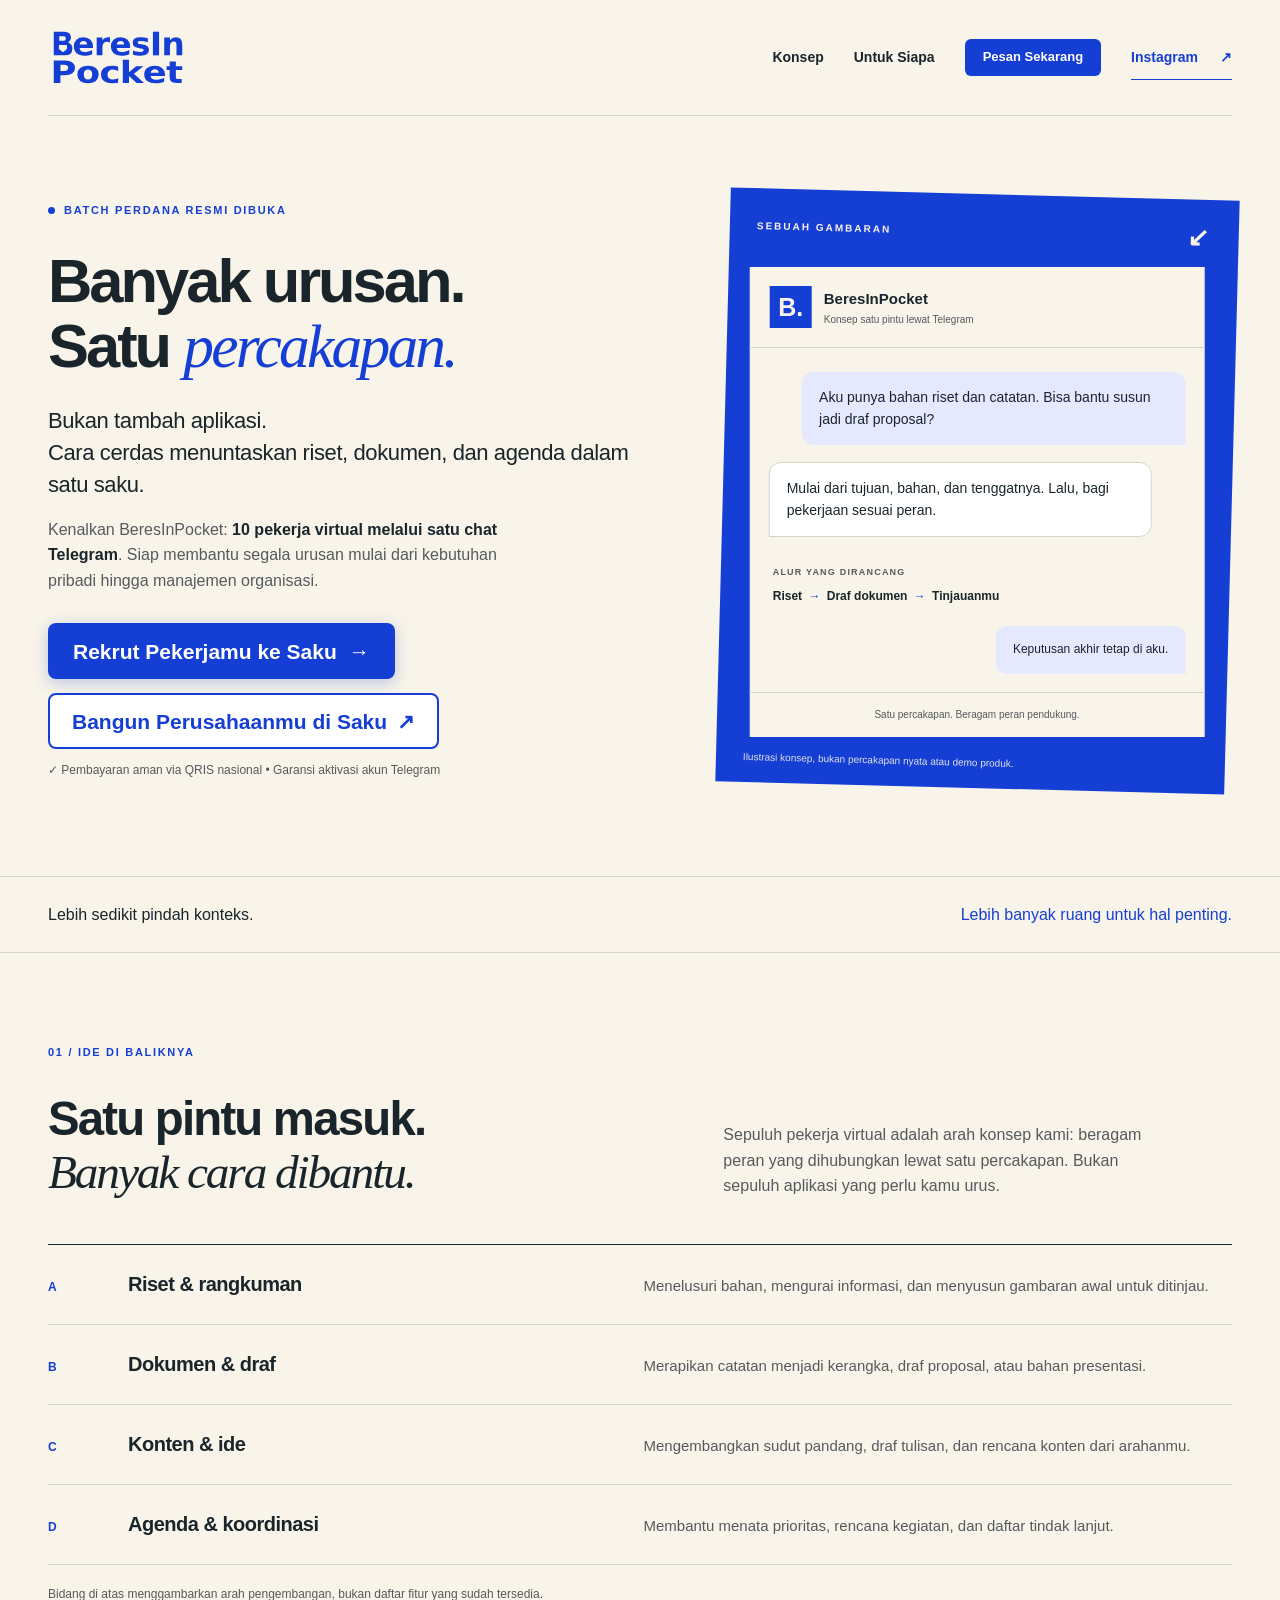
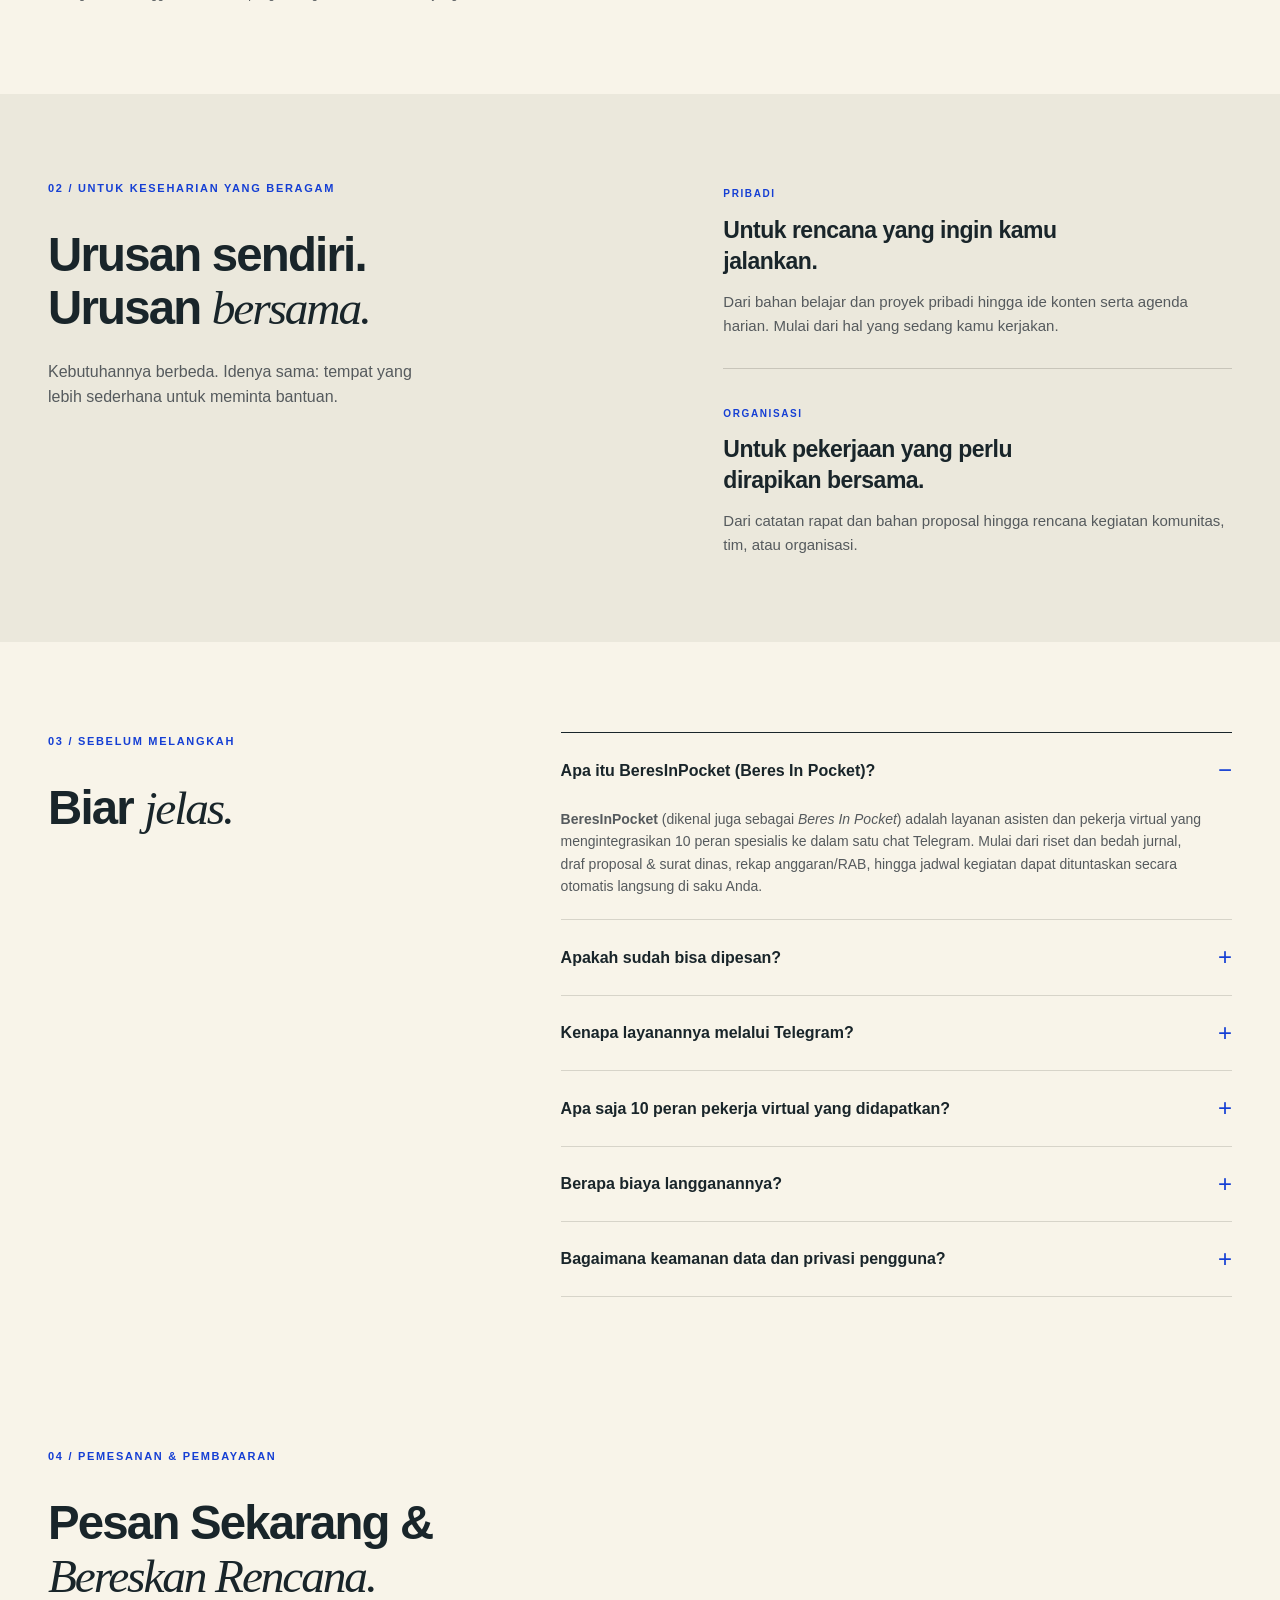
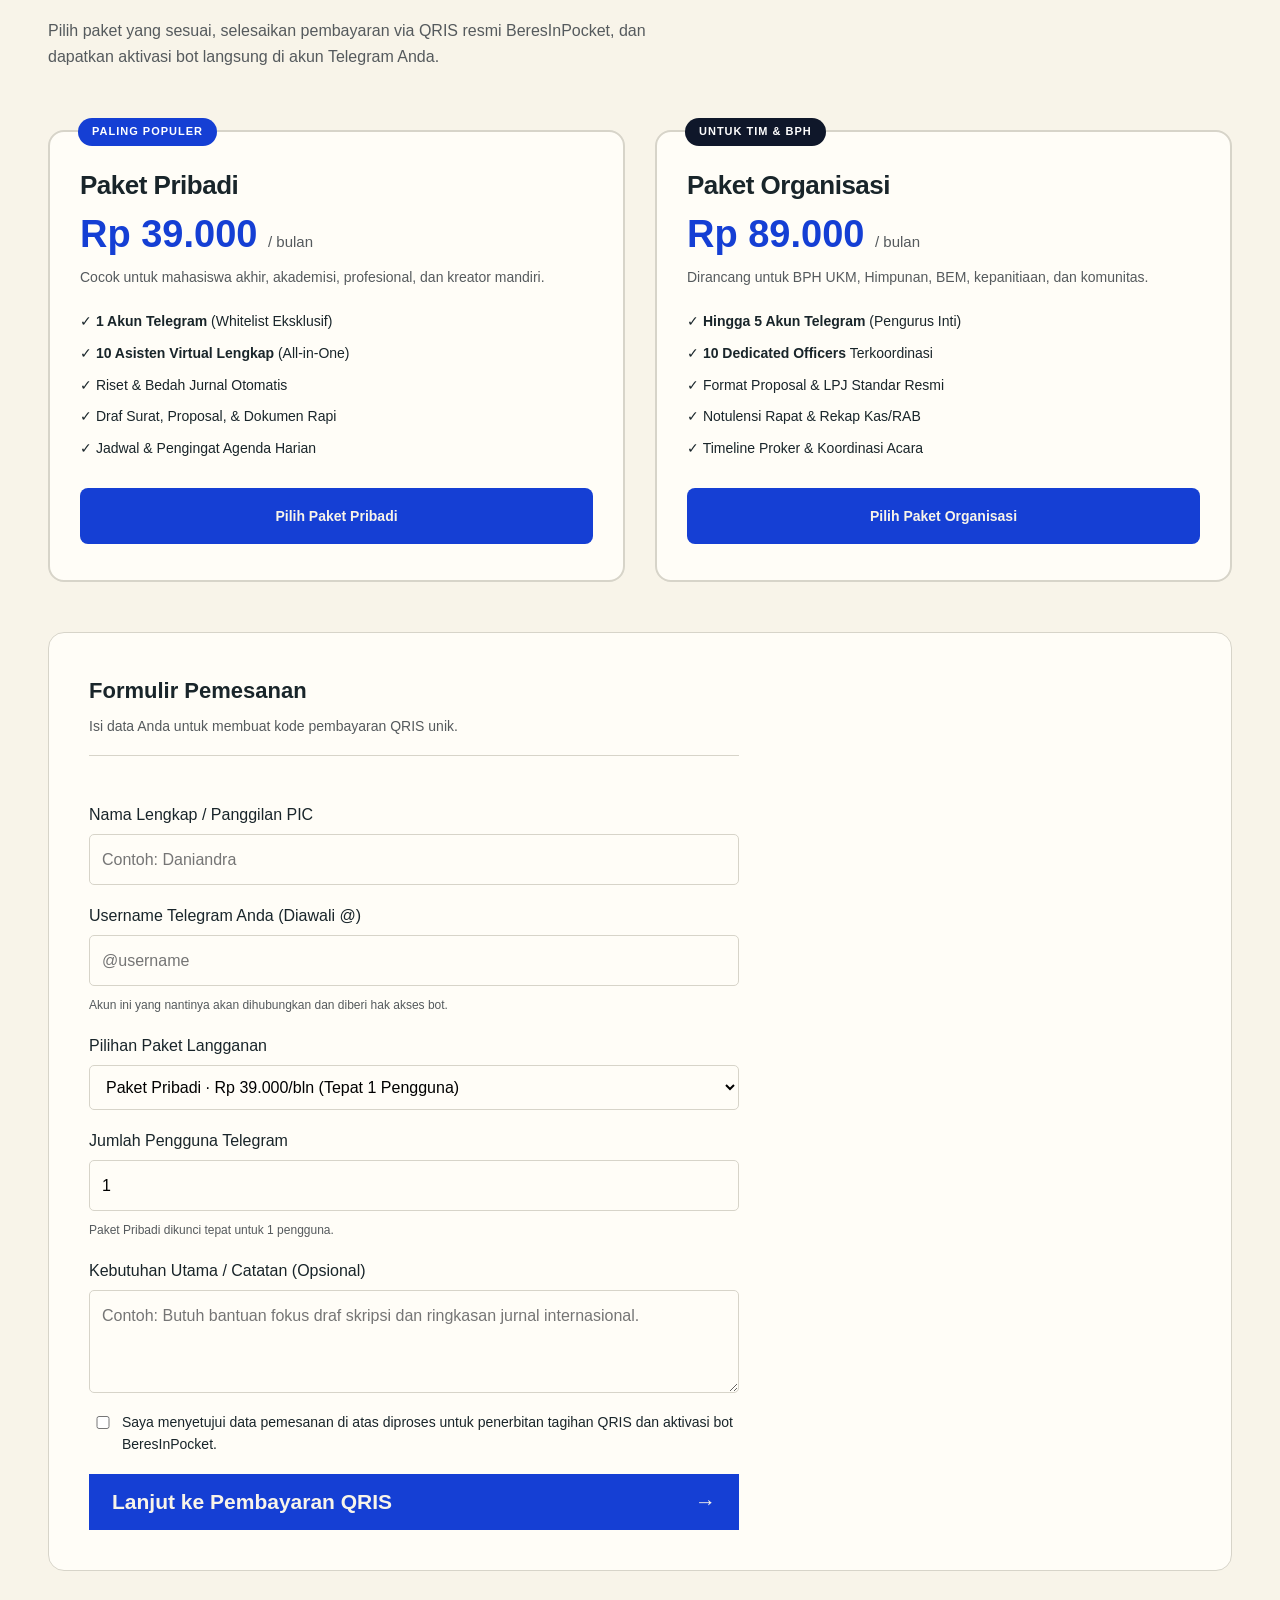
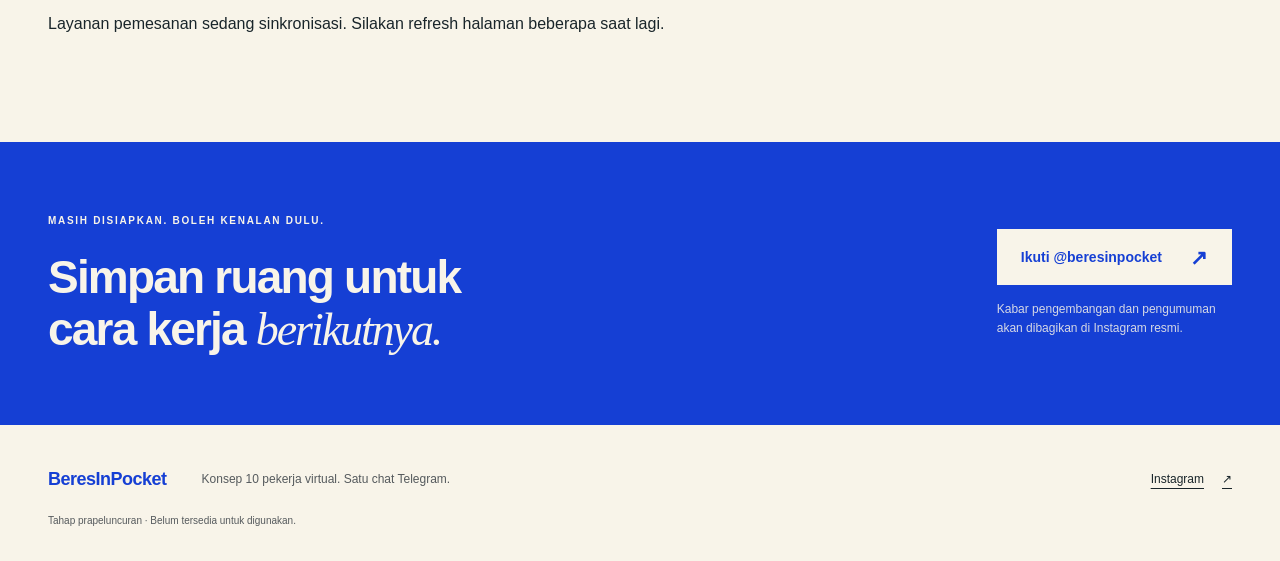
==== commit f0e305cd: "chore(auto-sync): continuous project and state update [2026-10-20 14:36 WIB]" ====
--- a/frontend/beresinpocket/index.html
+++ b/frontend/beresinpocket/index.html
@@ -4,11 +4,107 @@
 <meta charset="utf-8">
 <meta name="viewport" content="width=device-width, initial-scale=1">
 <meta name="theme-color" content="#153fd4">
-<meta name="description" content="BeresInPocket sedang disiapkan: konsep 10 pekerja virtual melalui satu chat Telegram untuk kebutuhan pribadi dan organisasi. Ikuti perkembangannya di Instagram.">
-<meta property="og:title" content="BeresInPocket — Banyak urusan. Satu percakapan.">
-<meta property="og:description" content="Konsep 10 pekerja virtual dalam satu chat Telegram. Masih tahap prapeluncuran. Ikuti perjalanan BeresInPocket.">
+<title>BeresInPocket (Beres In Pocket) — 10 Asisten &amp; Pekerja Virtual dalam Satu Chat Telegram</title>
+<meta name="description" content="BeresInPocket (Beres In Pocket): Solusi 10 asisten &amp; pekerja virtual dalam 1 chat Telegram. Layanan riset otomatis, draf proposal &amp; dokumen resmi, rekap kas, copywriting, dan manajemen agenda untuk kebutuhan pribadi &amp; organisasi. Pesan batch perdana mulai Rp 39.000/bln via QRIS resmi.">
+<meta name="keywords" content="BeresInPocket, Beres In Pocket, beresin pocket, asisten virtual, pekerja virtual, bot telegram asisten, jasa riset dokumen, asisten organisasi, asisten skripsi, virtual assistant indonesia, bot produktivitas telegram">
+<meta name="author" content="BeresInPocket">
+<meta name="robots" content="index, follow, max-image-preview:large, max-snippet:-1, max-video-preview:-1">
+<link rel="canonical" href="https://beresinpocket.daniandraaa.my.id/">
+
+<!-- Open Graph / Facebook -->
+<meta property="og:locale" content="id_ID">
 <meta property="og:type" content="website">
-<title>BeresInPocket — Banyak urusan. Satu percakapan.</title>
+<meta property="og:title" content="BeresInPocket (Beres In Pocket) — 10 Pekerja Virtual dalam Satu Saku Anda">
+<meta property="og:description" content="Riset, draf dokumen, rekap kas, dan agenda beres dalam 1 chat Telegram. Layanan asisten virtual all-in-one untuk pribadi dan organisasi. Pesan sekarang mulai Rp 39.000/bln.">
+<meta property="og:url" content="https://beresinpocket.daniandraaa.my.id/">
+<meta property="og:site_name" content="BeresInPocket">
+<meta property="og:image" content="https://office.daniandraaa.my.id/brand-media/coming_soon_01.jpg">
+<meta property="og:image:width" content="1080">
+<meta property="og:image:height" content="1350">
+<meta property="og:image:alt" content="BeresInPocket - 10 Karyawan Virtual dalam Sakumu">
+
+<!-- Twitter Cards -->
+<meta name="twitter:card" content="summary_large_image">
+<meta name="twitter:site" content="@BeresInPocket">
+<meta name="twitter:creator" content="@BeresInPocket">
+<meta name="twitter:title" content="BeresInPocket — 10 Pekerja Virtual dalam Saku Anda">
+<meta name="twitter:description" content="Riset, dokumen, dan agenda tuntas dalam satu chat Telegram. Pesan batch perdana sekarang via QRIS resmi.">
+<meta name="twitter:image" content="https://office.daniandraaa.my.id/brand-media/coming_soon_01.jpg">
+
+<!-- Structured Data (JSON-LD) for Search Engines -->
+<script type="application/ld+json">
+{
+  "@context": "https://schema.org",
+  "@graph": [
+    {
+      "@type": "WebSite",
+      "@id": "https://beresinpocket.daniandraaa.my.id/#website",
+      "url": "https://beresinpocket.daniandraaa.my.id/",
+      "name": "BeresInPocket",
+      "alternateName": ["Beres In Pocket", "Beresin Pocket", "BeresinPocket"],
+      "description": "Layanan 10 Asisten & Pekerja Virtual dalam Satu Chat Telegram untuk Pribadi dan Organisasi.",
+      "inLanguage": "id-ID"
+    },
+    {
+      "@type": "Organization",
+      "@id": "https://beresinpocket.daniandraaa.my.id/#organization",
+      "name": "BeresInPocket",
+      "alternateName": "Beres In Pocket",
+      "url": "https://beresinpocket.daniandraaa.my.id/",
+      "logo": "https://beresinpocket.daniandraaa.my.id/assets/BeresInPocket_master.svg",
+      "sameAs": [
+        "https://www.instagram.com/beresinpocket/",
+        "https://twitter.com/BeresInPocket"
+      ]
+    },
+    {
+      "@type": "SoftwareApplication",
+      "name": "BeresInPocket",
+      "alternateName": "Beres In Pocket Virtual Workforce",
+      "applicationCategory": "ProductivityApplication",
+      "operatingSystem": "Telegram",
+      "offers": {
+        "@type": "AggregateOffer",
+        "priceCurrency": "IDR",
+        "lowPrice": "39000",
+        "highPrice": "89000",
+        "offerCount": "2"
+      },
+      "description": "Virtual workforce service providing 10 dedicated virtual assistants inside a single Telegram chat."
+    },
+    {
+      "@type": "FAQPage",
+      "mainEntity": [
+        {
+          "@type": "Question",
+          "name": "Apa itu BeresInPocket (Beres In Pocket)?",
+          "acceptedAnswer": {
+            "@type": "Answer",
+            "text": "BeresInPocket adalah layanan asisten virtual komprehensif yang mengintegrasikan 10 pekerja virtual spesialis dalam satu chat Telegram untuk menangani riset, dokumen, proposal, LPJ, konten, dan agenda."
+          }
+        },
+        {
+          "@type": "Question",
+          "name": "Berapa biaya langganan BeresInPocket?",
+          "acceptedAnswer": {
+            "@type": "Answer",
+            "text": "Paket Pribadi bertarif Rp 39.000 / bulan untuk 1 akun Telegram, dan Paket Organisasi bertarif Rp 89.000 / bulan untuk hingga 5 akun pengurus inti. Pembayaran didukung melalui QRIS resmi nasional."
+          }
+        },
+        {
+          "@type": "Question",
+          "name": "Bagaimana cara melakukan pemesanan BeresInPocket?",
+          "acceptedAnswer": {
+            "@type": "Answer",
+            "text": "Pemesanan dapat langsung dilakukan di website beresinpocket.daniandraaa.my.id dengan memilih paket, mengisi username Telegram, dan menyelesaikan transfer via QRIS ber-kode unik 3 digit."
+          }
+        }
+      ]
+    }
+  ]
+}
+</script>
+
 <link rel="icon" type="image/svg+xml" href="assets/BeresInPocket_master.svg">
 <link rel="stylesheet" href="assets/style.css">
 </head>
@@ -49,7 +145,32 @@
 <section id="konsep" class="section wrap" aria-labelledby="konsep-title"><div class="section-label">01 / IDE DI BALIKNYA</div><div class="section-heading"><h2 id="konsep-title">Satu pintu masuk.<br><span class="serif">Banyak cara dibantu.</span></h2><p>Sepuluh pekerja virtual adalah arah konsep kami: beragam peran yang dihubungkan lewat satu percakapan. Bukan sepuluh aplikasi yang perlu kamu urus.</p></div>
 <div class="work-list"><article><span class="index">A</span><h3>Riset & rangkuman</h3><p>Menelusuri bahan, mengurai informasi, dan menyusun gambaran awal untuk ditinjau.</p></article><article><span class="index">B</span><h3>Dokumen & draf</h3><p>Merapikan catatan menjadi kerangka, draf proposal, atau bahan presentasi.</p></article><article><span class="index">C</span><h3>Konten & ide</h3><p>Mengembangkan sudut pandang, draf tulisan, dan rencana konten dari arahanmu.</p></article><article><span class="index">D</span><h3>Agenda & koordinasi</h3><p>Membantu menata prioritas, rencana kegiatan, dan daftar tindak lanjut.</p></article></div><p class="section-note">Bidang di atas menggambarkan arah pengembangan, bukan daftar fitur yang sudah tersedia.</p></section>
 <section id="untuk-siapa" class="audience" aria-labelledby="audience-title"><div class="wrap audience-inner"><div><p class="section-label">02 / UNTUK KESEHARIAN YANG BERAGAM</p><h2 id="audience-title">Urusan sendiri.<br>Urusan <span class="serif">bersama.</span></h2><p class="audience-intro">Kebutuhannya berbeda. Idenya sama: tempat yang lebih sederhana untuk meminta bantuan.</p></div><div class="audience-list"><article><span>PRIBADI</span><h3>Untuk rencana yang ingin kamu jalankan.</h3><p>Dari bahan belajar dan proyek pribadi hingga ide konten serta agenda harian. Mulai dari hal yang sedang kamu kerjakan.</p></article><article><span>ORGANISASI</span><h3>Untuk pekerjaan yang perlu dirapikan bersama.</h3><p>Dari catatan rapat dan bahan proposal hingga rencana kegiatan komunitas, tim, atau organisasi.</p></article></div></div></section>
-<section class="section wrap faq" aria-labelledby="faq-title"><div><p class="section-label">03 / SEBELUM MELANGKAH</p><h2 id="faq-title">Biar <span class="serif">jelas.</span></h2></div><div class="faq-list"><details open><summary>Apakah sudah bisa dipesan?</summary><p>Pemesanan Batch Perdana sudah dibuka! Anda dapat memilih paket dan melakukan pembayaran melalui QRIS resmi BeresInPocket. Akses bot akan diaktivasi ke akun Telegram Anda setelah verifikasi mutasi selesai.</p></details><details><summary>Kenapa melalui Telegram?</summary><p>Konsepnya adalah satu tempat untuk menyampaikan kebutuhan, memberi konteks, dan meninjau hasil. Telegram direncanakan sebagai pintu percakapan tersebut.</p></details><details><summary>Apa arti 10 pekerja virtual?</summary><p>Ini adalah konsep sepuluh peran bantuan virtual, bukan sepuluh staf manusia. Pembagian peran dan kemampuan akhirnya masih dikembangkan.</p></details><details><summary>Berapa biaya langganannya?</summary><p>Paket Pribadi: <strong>Rp 39.000 / bulan</strong> (tepat 1 pengguna Telegram). Paket Organisasi: <strong>Rp 89.000 / bulan</strong> (hingga 5 akun pengurus inti). Pembayaran menggunakan QRIS resmi berstandar nasional.</p></details><details><summary>Apakah halaman ini menerima data atau berkas?</summary><p>Formulir penawaran menyimpan nama panggilan, username Telegram, jenis kebutuhan, dan jumlah pengguna untuk ditinjau admin. Tidak ada unggahan berkas atau pembayaran di halaman ini. Jangan sertakan dokumen rahasia. Permintaan penghapusan data dapat diajukan melalui akun Instagram resmi dengan menyebut nomor permintaan.</p></details></div></section>
+<section class="section wrap faq" aria-labelledby="faq-title"><div><p class="section-label">03 / SEBELUM MELANGKAH</p><h2 id="faq-title">Biar <span class="serif">jelas.</span></h2></div><div class="faq-list">
+<details open>
+  <summary>Apa itu BeresInPocket (Beres In Pocket)?</summary>
+  <p><strong>BeresInPocket</strong> (dikenal juga sebagai <em>Beres In Pocket</em>) adalah layanan asisten dan pekerja virtual yang mengintegrasikan 10 peran spesialis ke dalam satu chat Telegram. Mulai dari riset dan bedah jurnal, draf proposal &amp; surat dinas, rekap anggaran/RAB, hingga jadwal kegiatan dapat dituntaskan secara otomatis langsung di saku Anda.</p>
+</details>
+<details>
+  <summary>Apakah sudah bisa dipesan?</summary>
+  <p>Pemesanan Batch Perdana sudah dibuka! Anda dapat langsung memilih paket langganan dan melakukan pembayaran aman melalui QRIS resmi BeresInPocket. Akses bot akan segera diaktivasi ke akun Telegram Anda setelah verifikasi selesai.</p>
+</details>
+<details>
+  <summary>Kenapa layanannya melalui Telegram?</summary>
+  <p>Telegram menyediakan antarmuka pesan instan yang sangat ringan, cepat, dan mendukung pengiriman dokumen, berkas, serta teks terstruktur secara mulus tanpa perlu menginstal aplikasi pihak ketiga tambahan.</p>
+</details>
+<details>
+  <summary>Apa saja 10 peran pekerja virtual yang didapatkan?</summary>
+  <p>Anda mendapatkan akses terpadu ke Asisten Pribadi (PA), Spesialis Riset Akademis, Sekretaris Dokumen &amp; Proposal, Bendahara Kas &amp; RAB, Penulis Konten (Copywriter), serta 5 divisi pendukung lainnya dalam satu percakapan.</p>
+</details>
+<details>
+  <summary>Berapa biaya langganannya?</summary>
+  <p>Paket Pribadi dibanderol <strong>Rp 39.000 / bulan</strong> (1 akun Telegram whitelist), dan Paket Organisasi dibanderol <strong>Rp 89.000 / bulan</strong> (hingga 5 akun pengurus inti). Pembayaran menggunakan QRIS resmi berstandar nasional dengan kode unik 3 digit.</p>
+</details>
+<details>
+  <summary>Bagaimana keamanan data dan privasi pengguna?</summary>
+  <p>BeresInPocket menjaga privasi mutlak. Kami tidak meminta sandi atau berkas rahasia Anda. Pembayaran terverifikasi via QRIS resmi nasional berizin Bank Indonesia / ASPI (NMID: ID1026620533368), dan hak akses bot dikunci khusus ke username Telegram yang Anda daftarkan.</p>
+</details>
+</div></section>
 <section id="pesan" class="section wrap order-section" aria-labelledby="order-title">
 <div class="section-label">04 / PEMESANAN & PEMBAYARAN</div>
 <div class="section-heading">
